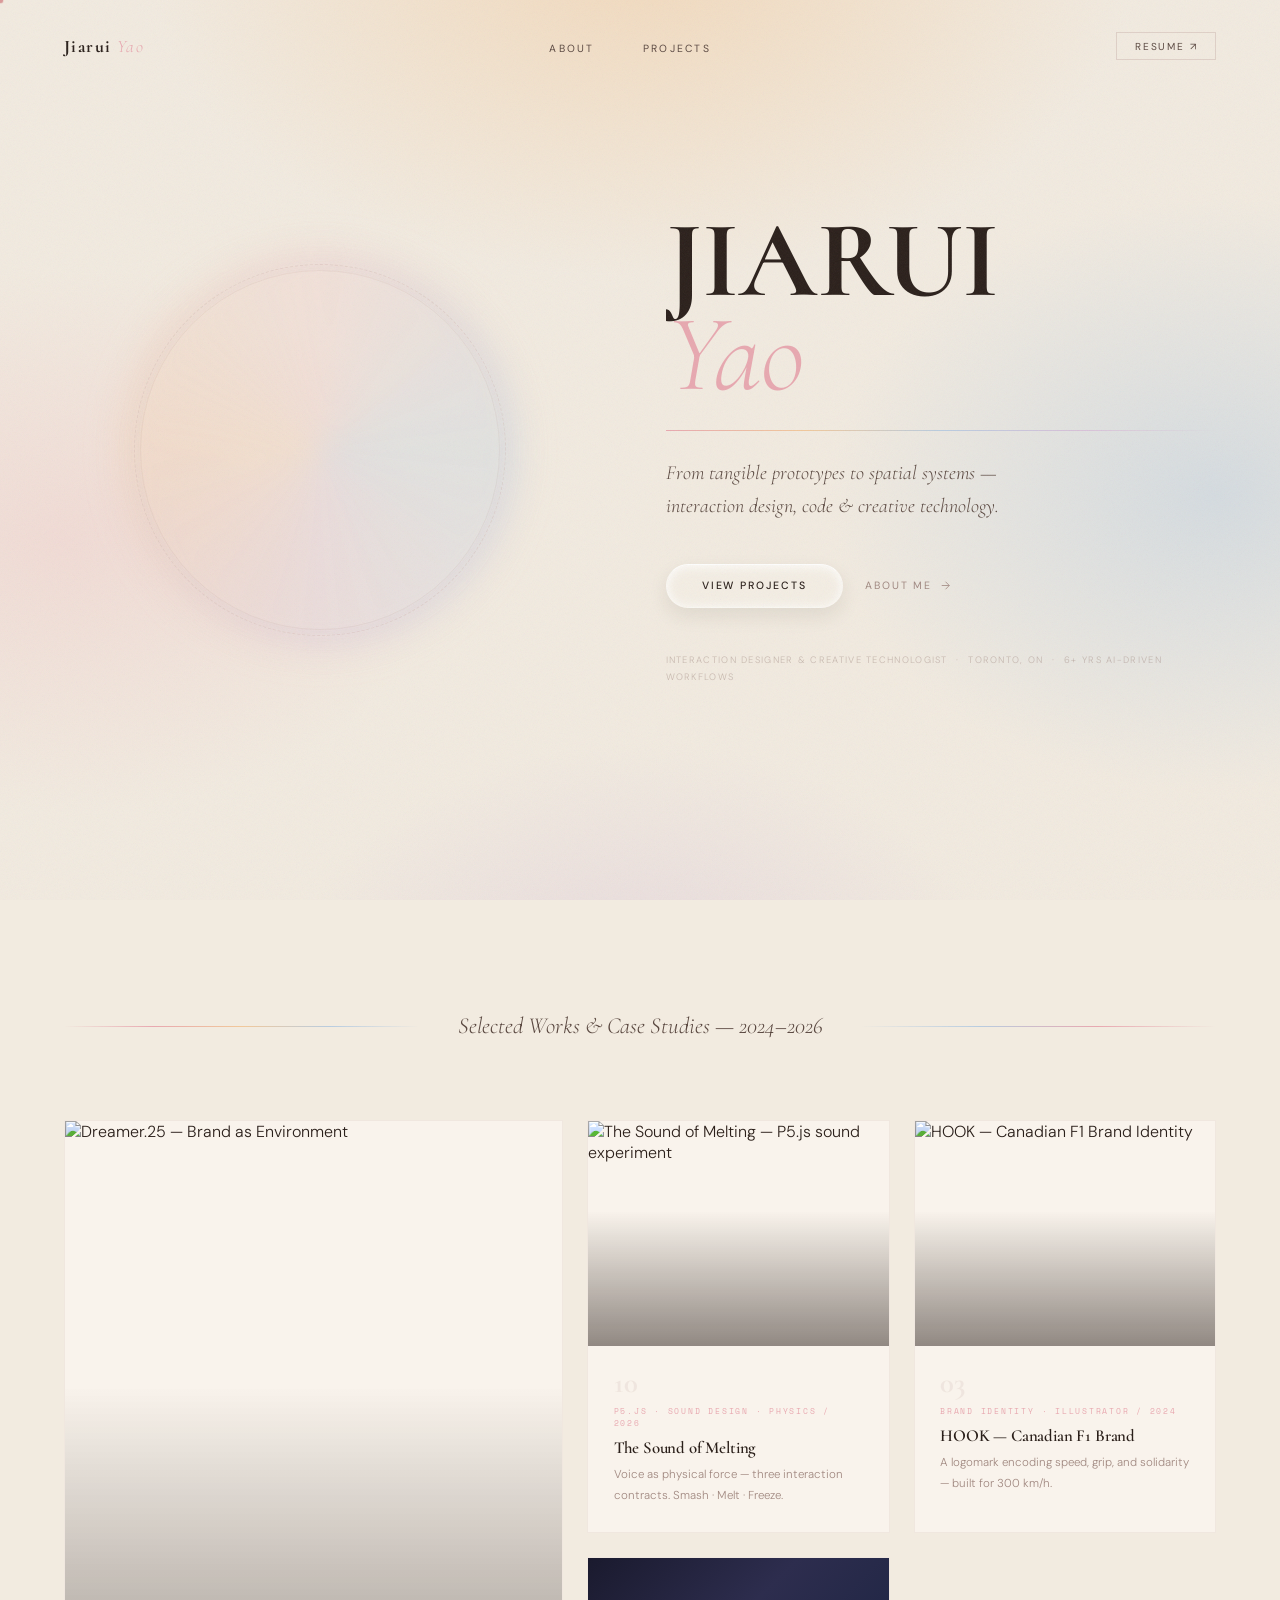
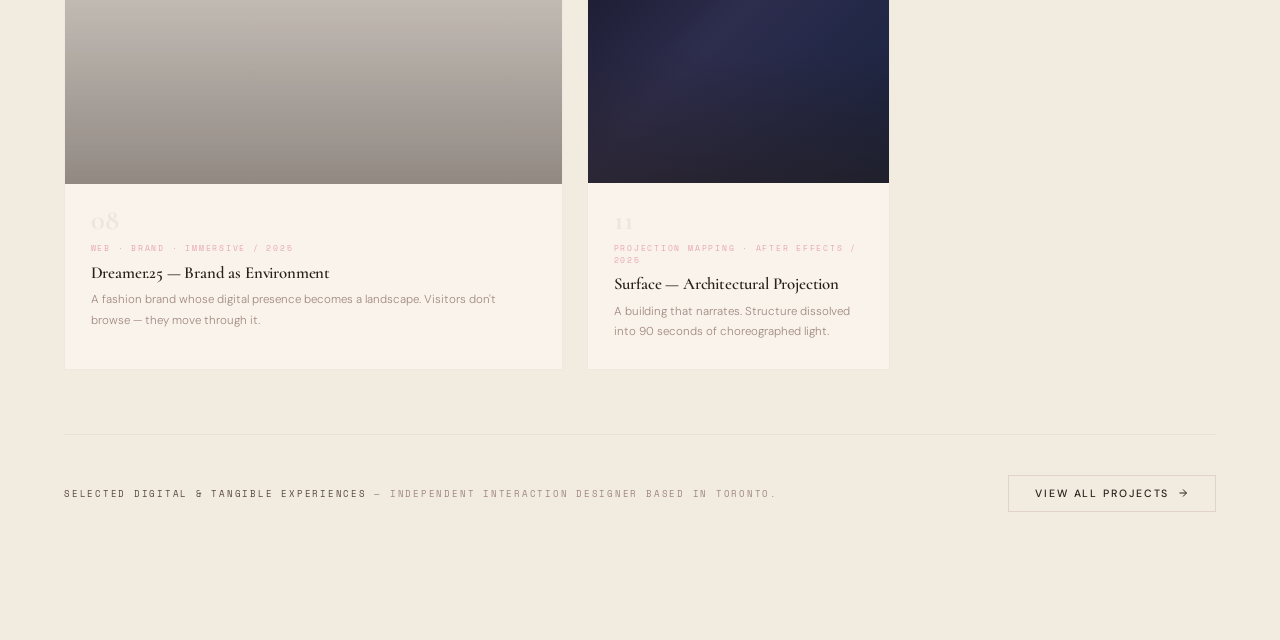
==== index.html @ 33ba22f2 "Add files via upload" ====
<!DOCTYPE html>
<html lang="en">

<head>
	<meta charset="UTF-8">
	<meta name="viewport" content="width=device-width, initial-scale=1.0">
	<title>Jiarui Yao — Interaction Designer</title>
	<link rel="preconnect" href="https://fonts.googleapis.com">
	<link href="https://fonts.googleapis.com/css2?family=Cormorant:ital,wght@0,300;0,400;0,600;0,700;1,300;1,400&family=DM+Sans:wght@200;300;400;500&family=Space+Mono:wght@400&display=swap" rel="stylesheet">
	<style>
		/* ════════════════════════════════════════
   TOKENS
   ════════════════════════════════════════ */
		:root {
			--cream: #f2ebe0;
			--blush: #e8a8b0;
			--peach: #f2c89a;
			--wing: #b8cce0;
			--lilac: #d8c0d8;
			--ink: #2a1f1a;
			--ink2: #5a4840;
			--muted: #a08880;
			--scroll: 0;
			--scroll-p: 0;
		}

		*,
		*::before,
		*::after {
			box-sizing: border-box;
			margin: 0;
			padding: 0;
		}

		html {
			height: 100%;
		}

		/* overflow-x only — vertical scroll unlocked for narrative section */
		body {
			font-family: 'DM Sans', sans-serif;
			font-weight: 300;
			background: var(--cream);
			color: var(--ink);
			overflow-x: hidden;
			cursor: none;
		}

		/* ── Film grain ── */
		body::after {
			content: '';
			position: fixed;
			inset: 0;
			z-index: 9998;
			pointer-events: none;
			opacity: .07;
			background-image: url("data:image/svg+xml,%3Csvg viewBox='0 0 512 512' xmlns='http://www.w3.org/2000/svg'%3E%3Cfilter id='g'%3E%3CfeTurbulence type='fractalNoise' baseFrequency='0.72' numOctaves='4' stitchTiles='stitch'/%3E%3C/filter%3E%3Crect width='100%25' height='100%25' filter='url(%23g)'/%3E%3C/svg%3E");
			background-size: 256px 256px;
			animation: grain .5s steps(5) infinite;
		}

		@keyframes grain {

			0%,
			100% {
				background-position: 0 0
			}

			20% {
				background-position: 30% 60%
			}

			40% {
				background-position: 70% 20%
			}

			60% {
				background-position: 20% 80%
			}

			80% {
				background-position: 80% 40%
			}
		}

		/* ── Background glow ── */
		.bg {
			position: fixed;
			inset: 0;
			z-index: -1;
			background:
				radial-gradient(ellipse 70% 65% at 50% -5%, rgba(242, 200, 154, .50) 0%, transparent 55%),
				radial-gradient(ellipse 55% 55% at 5% 60%, rgba(240, 200, 200, .45) 0%, transparent 55%),
				radial-gradient(ellipse 55% 60% at 95% 55%, rgba(184, 204, 224, .50) 0%, transparent 55%),
				radial-gradient(ellipse 50% 50% at 50% 110%, rgba(216, 192, 216, .40) 0%, transparent 55%);
			background-color: var(--cream);
		}

		/* ════════════════════════════════════════
   PEARL SPHERE
   ════════════════════════════════════════ */
		.sphere {
			position: fixed;
			width: 88px;
			height: 88px;
			border-radius: 50%;
			pointer-events: none;
			z-index: 2;
			transform: translate(-50%, -50%) scale(1.2);
			opacity: 0;
			background: radial-gradient(circle at 35% 35%,
					rgba(255, 255, 255, .95) 0%, rgba(242, 235, 224, .60) 22%,
					rgba(242, 200, 154, .55) 55%, rgba(42, 31, 26, 1) 100%);
			box-shadow:
				inset -4px -4px 12px rgba(0, 0, 0, .22),
				inset 3px 3px 8px rgba(255, 255, 255, .55),
				0 14px 32px rgba(42, 31, 26, .18),
				0 4px 12px rgba(232, 168, 176, .20);
			filter: blur(4px);
			transition: opacity .45s ease, transform .55s cubic-bezier(.23, 1, .32, 1), filter .55s cubic-bezier(.23, 1, .32, 1);
		}

		.sphere::before {
			content: '';
			position: absolute;
			inset: 0;
			border-radius: 50%;
			background: conic-gradient(from 180deg,
					transparent 0deg, rgba(184, 204, 224, .35) 50deg,
					rgba(216, 192, 216, .30) 110deg, rgba(242, 200, 154, .22) 170deg,
					rgba(232, 168, 176, .28) 230deg, transparent 280deg,
					rgba(184, 204, 224, .18) 330deg, transparent 360deg);
			mix-blend-mode: screen;
		}

		.sphere::after {
			content: '';
			position: absolute;
			top: 18%;
			left: 22%;
			width: 26%;
			height: 16%;
			background: radial-gradient(ellipse, rgba(255, 255, 255, .98) 0%, transparent 100%);
			border-radius: 50%;
			transform: rotate(-28deg);
		}

		/* ════════════════════════════════════════
   NAV
   ════════════════════════════════════════ */
		nav {
			position: fixed;
			top: 0;
			left: 0;
			right: 0;
			z-index: 100;
			display: flex;
			align-items: center;
			justify-content: space-between;
			padding: 2rem 4rem;
			transition: background .5s;
		}

		nav.scrolled {
			background: rgba(242, 235, 224, .82);
			backdrop-filter: blur(20px);
		}

		.nav-logo {
			font-family: 'Cormorant', serif;
			font-size: 1.1rem;
			font-weight: 700;
			letter-spacing: .08em;
			color: var(--ink);
			text-decoration: none;
		}

		.nav-logo em {
			font-style: italic;
			font-weight: 300;
			color: var(--blush);
		}

		.nav-links {
			display: flex;
			gap: 3rem;
			list-style: none;
		}

		.nav-links a {
			font-size: .65rem;
			letter-spacing: .22em;
			text-transform: uppercase;
			color: var(--ink2);
			text-decoration: none;
			font-weight: 400;
			position: relative;
			transition: color .2s;
		}

		.nav-links a::after {
			content: '';
			position: absolute;
			bottom: -2px;
			left: 0;
			right: 100%;
			height: 1px;
			background: var(--blush);
			transition: right .28s;
		}

		.nav-links a:hover {
			color: var(--ink);
		}

		.nav-links a:hover::after {
			right: 0;
		}

		.nav-resume {
			font-size: .63rem;
			letter-spacing: .18em;
			text-transform: uppercase;
			color: var(--ink2);
			text-decoration: none;
			font-weight: 400;
			border: 1px solid rgba(200, 176, 168, .45);
			padding: .42rem 1.1rem;
			transition: background .2s, border-color .2s, color .2s;
		}

		.nav-resume:hover {
			background: var(--blush);
			color: #fff;
			border-color: var(--blush);
		}

		/* ════════════════════════════════════════
   HERO — 100vh split grid
   ════════════════════════════════════════ */
		.home {
			width: 100%;
			height: 100vh;
			display: grid;
			grid-template-columns: 1fr 1fr;
		}

		.side-photo {
			display: flex;
			align-items: center;
			justify-content: center;
		}

		.photo-wrap {
			position: relative;
			width: min(360px, 38vw);
			height: min(360px, 38vw);
			opacity: 0;
			animation: revealPhoto 1.1s .3s cubic-bezier(.22, 1, .36, 1) forwards;
		}

		@keyframes revealPhoto {
			from {
				opacity: 0;
				transform: scale(.94) translateY(24px);
			}

			to {
				opacity: 1;
				transform: scale(1) translateY(0);
			}
		}

		.photo-wrap::before {
			content: '';
			position: absolute;
			inset: -22px;
			border-radius: 50%;
			background: conic-gradient(rgba(240, 200, 200, .30), rgba(184, 204, 224, .28),
					rgba(216, 192, 216, .25), rgba(242, 200, 154, .22),
					rgba(240, 200, 200, .30));
			filter: blur(14px);
			animation: spin 18s linear infinite;
		}

		.photo-wrap::after {
			content: '';
			position: absolute;
			inset: -6px;
			border-radius: 50%;
			border: 1px dashed rgba(200, 176, 168, .30);
			animation: spin 28s linear infinite reverse;
		}

		@keyframes spin {
			to {
				transform: rotate(360deg);
			}
		}

		.photo-circle {
			width: 100%;
			height: 100%;
			border-radius: 50%;
			overflow: hidden;
			border: 1px solid rgba(200, 176, 168, .25);
			box-shadow: 0 0 60px rgba(240, 200, 200, .22), 0 0 30px rgba(184, 204, 224, .18);
		}

		.photo-circle img {
			width: 100%;
			height: 100%;
			object-fit: cover;
			object-position: center top;
			display: block;
		}

		.side-text {
			display: flex;
			flex-direction: column;
			justify-content: center;
			padding: 0 5vw 0 2vw;
		}

		.name {
			font-family: 'Cormorant', serif;
			line-height: .86;
			letter-spacing: -.02em;
			overflow: hidden;
			margin-bottom: 1.8rem;
		}

		.n1 {
			display: block;
			font-size: clamp(4rem, 8.5vw, 8.5rem);
			font-weight: 700;
			color: var(--ink);
			opacity: 0;
			animation: slideUp .9s .5s cubic-bezier(.22, 1, .36, 1) forwards;
		}

		.n2 {
			display: block;
			font-size: clamp(4rem, 8.5vw, 8.5rem);
			font-style: italic;
			font-weight: 300;
			color: var(--blush);
			opacity: 0;
			animation: slideUp .9s .7s cubic-bezier(.22, 1, .36, 1) forwards;
		}

		@keyframes slideUp {
			from {
				opacity: 0;
				transform: translateY(56px);
			}

			to {
				opacity: 1;
				transform: translateY(0);
			}
		}

		.rule {
			width: 100%;
			height: 1px;
			background: linear-gradient(90deg, var(--blush), var(--peach), var(--wing), var(--lilac), transparent);
			margin-bottom: 1.6rem;
			opacity: 0;
			animation: fadeIn .8s 1s forwards;
		}

		.tagline {
			font-family: 'Cormorant', serif;
			font-size: clamp(1rem, 1.8vw, 1.25rem);
			font-style: italic;
			font-weight: 300;
			color: var(--ink2);
			line-height: 1.65;
			margin-bottom: 2.6rem;
			opacity: 0;
			animation: fadeIn .8s 1.1s forwards;
		}

		.cta {
			display: flex;
			align-items: center;
			gap: 1.4rem;
			opacity: 0;
			animation: fadeIn .8s 1.3s forwards;
		}

		/* Liquid resin button */
		.btn-fill {
			position: relative;
			font-size: .66rem;
			letter-spacing: .18em;
			text-transform: uppercase;
			font-weight: 500;
			color: var(--ink);
			overflow: hidden;
			text-decoration: none;
			padding: .88rem 2.2rem;
			background: rgba(255, 252, 248, .18);
			backdrop-filter: blur(20px) saturate(150%);
			border: 1px solid rgba(255, 255, 255, .55);
			border-top-color: rgba(255, 255, 255, .90);
			border-radius: 100px;
			box-shadow:
				0 8px 20px rgba(42, 31, 26, .09),
				inset 0 -2px 10px rgba(255, 255, 255, .28),
				inset 0 2px 10px rgba(255, 255, 255, .80);
			transition: transform .4s cubic-bezier(.2, .8, .2, 1), box-shadow .4s ease, border-color .25s ease;
		}

		.btn-fill::before {
			content: '';
			position: absolute;
			top: -100%;
			left: -50%;
			width: 200%;
			height: 200%;
			background: radial-gradient(circle at center, rgba(255, 255, 255, .90) 0%, transparent 60%);
			opacity: 0;
			transition: opacity .4s ease;
			pointer-events: none;
			mix-blend-mode: overlay;
		}

		.btn-fill:hover {
			transform: translateY(-2px) scale(1.02);
			border-color: rgba(255, 255, 255, .88);
			box-shadow: 0 18px 40px rgba(42, 31, 26, .12), inset 0 -2px 12px rgba(255, 255, 255, .35), inset 0 2px 12px rgba(255, 255, 255, .90);
		}

		.btn-fill:hover::before {
			opacity: .65;
		}

		.btn-text {
			font-size: .66rem;
			letter-spacing: .18em;
			text-transform: uppercase;
			font-weight: 400;
			color: var(--muted);
			text-decoration: none;
			display: flex;
			align-items: center;
			gap: .45rem;
			transition: color .2s, gap .2s;
		}

		.btn-text:hover {
			color: var(--ink);
			gap: .7rem;
		}

		.locale {
			margin-top: 2.8rem;
			font-size: .58rem;
			letter-spacing: .14em;
			text-transform: uppercase;
			color: rgba(160, 136, 128, .5);
			line-height: 1.8;
			opacity: 0;
			animation: fadeIn .8s 1.5s forwards;
		}

		@keyframes fadeIn {
			from {
				opacity: 0;
			}

			to {
				opacity: 1;
			}
		}

		/* ════════════════════════════════════════
   SCROLL INDICATOR — fixed bottom center
   transitions.js fades this in after veil clears
   ════════════════════════════════════════ */
		#scroll-indicator {
			position: fixed;
			bottom: 2.4rem;
			left: 50%;
			transform: translateX(-50%);
			z-index: 50;
			display: flex;
			flex-direction: column;
			align-items: center;
			gap: .5rem;
			pointer-events: none;
			/* JS starts this at opacity 0 and animates it in */
		}

		.scroll-ind-text {
			font-family: 'Space Mono', monospace;
			font-size: .5rem;
			letter-spacing: .26em;
			text-transform: uppercase;
			color: rgba(160, 136, 128, .55);
		}

		.scroll-ind-line {
			width: 1px;
			height: 40px;
			background: linear-gradient(to bottom, var(--blush), transparent);
			animation: scrollPulse 1.8s ease-in-out infinite;
			transform-origin: top center;
		}

		@keyframes scrollPulse {

			0%,
			100% {
				transform: scaleY(1);
				opacity: .6;
			}

			50% {
				transform: scaleY(.4);
				opacity: .15;
			}
		}

		/* ════════════════════════════════════════
   HOME SCROLL — narrative exit section
   ════════════════════════════════════════ */
		.home-scroll {
			position: relative;
			padding: 7rem 4rem 8rem;
			max-width: 1400px;
			margin: 0 auto;
		}

		/* Bridge divider */
		.hs-bridge {
			display: flex;
			align-items: center;
			gap: 2.4rem;
			margin-bottom: 5rem;
		}

		.hs-bridge-line {
			flex: 1;
			height: 1px;
			background: linear-gradient(90deg, transparent, var(--blush), var(--peach), var(--wing), transparent);
		}

		.hs-bridge-text {
			font-family: 'Cormorant', serif;
			font-size: clamp(1.05rem, 1.8vw, 1.45rem);
			font-style: italic;
			font-weight: 300;
			color: var(--ink2);
			white-space: nowrap;
		}

		/* 3-col teaser grid */
		.hs-grid {
			display: grid;
			grid-template-columns: 1.65fr 1fr 1fr;
			gap: 1.5rem;
			margin-bottom: 4rem;
		}

		.hs-card {
			position: relative;
			display: block;
			text-decoration: none;
			color: inherit;
			overflow: hidden;
			background: rgba(255, 252, 248, .5);
			border: 1px solid rgba(200, 176, 168, .18);
			transition: border-color .3s, box-shadow .3s;
		}

		.hs-card:hover {
			border-color: rgba(232, 168, 176, .38);
			box-shadow: 0 18px 40px rgba(42, 31, 26, .08);
		}

		.hs-card-img {
			width: 100%;
			aspect-ratio: 4 / 3;
			overflow: hidden;
			position: relative;
		}

		/* Large card taller */
		.hs-card:first-child .hs-card-img {
			aspect-ratio: 3 / 4;
		}

		.hs-card-img img {
			width: 100%;
			height: 100%;
			object-fit: cover;
			object-position: center top;
			display: block;
			/* JS (transitions.js) sets scale(1.08) blur(4px) then animates to scale(1) blur(0) */
		}

		/* Gradient overlay */
		.hs-card-img::after {
			content: '';
			position: absolute;
			inset: 0;
			background: linear-gradient(to bottom, transparent 40%, rgba(42, 31, 26, .5) 100%);
			pointer-events: none;
		}

		.hs-card-body {
			padding: 1.4rem 1.6rem 1.6rem;
		}

		.hs-card-num {
			font-family: 'Cormorant', serif;
			font-size: 1.8rem;
			font-weight: 700;
			color: rgba(200, 176, 168, .2);
			line-height: 1;
			margin-bottom: .45rem;
		}

		.hs-card-label {
			font-family: 'Space Mono', monospace;
			font-size: .5rem;
			letter-spacing: .22em;
			text-transform: uppercase;
			color: var(--blush);
			margin-bottom: .55rem;
		}

		.hs-card h3 {
			font-family: 'Cormorant', serif;
			font-size: 1.05rem;
			font-weight: 600;
			line-height: 1.2;
			color: var(--ink);
			margin-bottom: .45rem;
			letter-spacing: -.01em;
		}

		.hs-card p {
			font-size: .72rem;
			line-height: 1.8;
			color: var(--muted);
		}

		/* First card spans 2 rows */
		.hs-card:first-child {
			grid-row: span 2;
		}

		/* Footer CTA */
		.hs-footer {
			display: flex;
			align-items: center;
			justify-content: space-between;
			padding-top: 2.5rem;
			border-top: 1px solid rgba(200, 176, 168, .18);
		}

		.hs-footer-copy {
			font-family: 'Space Mono', monospace;
			font-size: .55rem;
			letter-spacing: .2em;
			text-transform: uppercase;
			color: var(--muted);
		}

		.hs-footer-copy strong {
			color: var(--ink2);
			font-weight: 400;
		}

		/* Ink-fill CTA button */
		.hs-cta {
			font-family: 'DM Sans', sans-serif;
			font-size: .66rem;
			letter-spacing: .18em;
			text-transform: uppercase;
			font-weight: 500;
			color: var(--ink);
			text-decoration: none;
			display: flex;
			align-items: center;
			gap: .5rem;
			border: 1px solid rgba(200, 176, 168, .4);
			padding: .7rem 1.6rem;
			position: relative;
			overflow: hidden;
			transition: color .3s, border-color .3s;
		}

		.hs-cta::before {
			content: '';
			position: absolute;
			inset: 0;
			background: var(--ink);
			transform: translateX(-101%);
			transition: transform .35s cubic-bezier(.76, 0, .24, 1);
			z-index: 0;
		}

		.hs-cta span,
		.hs-cta svg {
			position: relative;
			z-index: 1;
		}

		.hs-cta:hover {
			color: #fff;
			border-color: var(--ink);
		}

		.hs-cta:hover::before {
			transform: translateX(0);
		}

		.hs-cta svg {
			width: 12px;
			height: 12px;
			stroke: currentColor;
			fill: none;
			stroke-width: 2;
		}

		/* ════════════════════════════════════════
   RESPONSIVE
   ════════════════════════════════════════ */
		@media (max-width: 860px) {
			.home {
				grid-template-columns: 1fr;
				height: auto;
				padding: 8rem 1.5rem 4rem;
				gap: 3rem;
			}

			.side-text {
				padding: 0;
				align-items: center;
				text-align: center;
			}

			.photo-wrap {
				width: 240px;
				height: 240px;
			}

			nav {
				padding: 1.4rem 1.5rem;
			}

			.nav-resume {
				display: none;
			}

			.cta {
				justify-content: center;
			}

			.home-scroll {
				padding: 4rem 1.5rem 5rem;
			}

			.hs-grid {
				grid-template-columns: 1fr;
			}

			.hs-card:first-child {
				grid-row: auto;
			}

			.hs-card:first-child .hs-card-img {
				aspect-ratio: 4 / 3;
			}

			.hs-bridge {
				gap: 1.2rem;
			}

			.hs-bridge-text {
				font-size: 1rem;
				white-space: normal;
				text-align: center;
			}

			.hs-footer {
				flex-direction: column;
				gap: 1.5rem;
				align-items: flex-start;
			}

			#scroll-indicator {
				display: none;
			}
		}

	</style>
</head>

<body>

	<!-- Pearl sphere -->
	<div class="sphere" id="sphere"></div>
	<div class="bg"></div>

	<!-- Scroll indicator (transitions.js hides/shows this) -->
	<div id="scroll-indicator">
		<span class="scroll-ind-text">Scroll</span>
		<div class="scroll-ind-line"></div>
	</div>

	<!-- ══ NAV ══ -->
	<nav id="nav">
		<a href="index.html" class="nav-logo">Jiarui <em>Yao</em></a>
		<ul class="nav-links">
			<li><a href="about.html">About</a></li>
			<li><a href="projects.html">Projects</a></li>
		</ul>
		<a href="Jiarui_Yao_Resume_2026.pdf" target="_blank" download class="nav-resume">Resume ↗</a>
	</nav>

	<!-- ══ HERO ══ -->
	<div class="home">
		<div class="side-photo">
			<div class="photo-wrap">
				<div class="photo-circle">
					<img src="imag/zizhao/banshen.png" alt="Jiarui Yao">
				</div>
			</div>
		</div>
		<div class="side-text">
			<div class="name">
				<span class="n1">JIARUI</span>
				<span class="n2">Yao</span>
			</div>
			<div class="rule"></div>
			<p class="tagline">From tangible prototypes to spatial systems —<br>interaction design, code &amp; creative technology.</p>
			<div class="cta">
				<a href="projects.html" class="btn-fill">View Projects</a>
				<a href="about.html" class="btn-text">About me
					<svg width="13" height="13" viewBox="0 0 24 24" fill="none" stroke="currentColor" stroke-width="1.5">
						<line x1="5" y1="12" x2="19" y2="12" />
						<polyline points="12 5 19 12 12 19" />
					</svg>
				</a>
			</div>
			<p class="locale">Interaction Designer &amp; Creative Technologist &nbsp;·&nbsp; Toronto, ON &nbsp;·&nbsp; 6+ yrs AI-driven workflows</p>
		</div>
	</div>

	<!-- ══ NARRATIVE EXIT — scroll section ══ -->
	<section class="home-scroll">

		<div class="hs-bridge">
			<div class="hs-bridge-line"></div>
			<p class="hs-bridge-text">Selected Works &amp; Case Studies — 2024–2026</p>
			<div class="hs-bridge-line" style="background:linear-gradient(270deg,transparent,var(--blush),var(--wing),transparent);"></div>
		</div>

		<div class="hs-grid">

			<!-- Large card (left, portrait 3:4) — 08 · Dreamer.25 竖版图 -->
			<a href="case-study-dreamer.html" class="hs-card">
				<div class="hs-card-img">
					<img src="imag/project/08.png" alt="Dreamer.25 — Brand as Environment">
				</div>
				<div class="hs-card-body">
					<div class="hs-card-num">08</div>
					<div class="hs-card-label">Web · Brand · Immersive / 2025</div>
					<h3>Dreamer.25 — Brand as Environment</h3>
					<p>A fashion brand whose digital presence becomes a landscape. Visitors don't browse — they move through it.</p>
				</div>
			</a>

			<!-- Card 2 (right top, landscape 4:3) — 10 · The Sound of Melting -->
			<a href="case-study-sound-of-melting.html" class="hs-card">
				<div class="hs-card-img">
					<img src="imag/project/10.png" alt="The Sound of Melting — P5.js sound experiment">
				</div>
				<div class="hs-card-body">
					<div class="hs-card-num">10</div>
					<div class="hs-card-label">P5.js · Sound Design · Physics / 2026</div>
					<h3>The Sound of Melting</h3>
					<p>Voice as physical force — three interaction contracts. Smash · Melt · Freeze.</p>
				</div>
			</a>

			<!-- Card 3 (right mid, landscape 4:3) — 03 · HOOK F1 Brand -->
			<a href="projects.html" class="hs-card">
				<div class="hs-card-img">
					<img src="imag/project/hook-logo.png" alt="HOOK — Canadian F1 Brand Identity">
				</div>
				<div class="hs-card-body">
					<div class="hs-card-num">03</div>
					<div class="hs-card-label">Brand Identity · Illustrator / 2024</div>
					<h3>HOOK — Canadian F1 Brand</h3>
					<p>A logomark encoding speed, grip, and solidarity — built for 300 km/h.</p>
				</div>
			</a>

			<!-- Card 4 (right bottom) — 11 · Surface Projection Mapping -->
			<a href="case-study-surface.html" class="hs-card">
				<div class="hs-card-img">
					<img src="imag/project/11.png" alt="Surface — Architectural Projection Mapping" onerror="this.parentElement.style.cssText='background:linear-gradient(135deg,#1a1a2e 0%,#2d2d4e 40%,#16213e 100%);display:flex;align-items:center;justify-content:center;aspect-ratio:4/3;';this.remove();">
				</div>
				<div class="hs-card-body">
					<div class="hs-card-num">11</div>
					<div class="hs-card-label">Projection Mapping · After Effects / 2025</div>
					<h3>Surface — Architectural Projection</h3>
					<p>A building that narrates. Structure dissolved into 90 seconds of choreographed light.</p>
				</div>
			</a>

		</div>

		<div class="hs-footer">
			<p class="hs-footer-copy">
				<strong>Selected digital &amp; tangible experiences</strong> — Independent Interaction Designer based in Toronto.
			</p>
			<a href="projects.html" class="hs-cta">
				<span>View all projects</span>
				<svg viewBox="0 0 24 24">
					<line x1="5" y1="12" x2="19" y2="12" />
					<polyline points="12 5 19 12 12 19" />
				</svg>
			</a>
		</div>

	</section>

	<script>
		/* ════════════════════════════════════════
   PHYSICS ENGINE
   ════════════════════════════════════════ */
		(function() {
			function broadcast() {
				const y = window.scrollY;
				const max = document.body.scrollHeight - window.innerHeight;
				document.documentElement.style.setProperty('--scroll', y);
				document.documentElement.style.setProperty('--scroll-p', max > 0 ? y / max : 0);
			}
			window.addEventListener('scroll', broadcast, {
				passive: true
			});
			broadcast();
		})();

		/* ════════════════════════════════════════
		   PEARL SPHERE
		   ════════════════════════════════════════ */
		const sphere = document.getElementById('sphere');
		let mx = innerWidth / 2,
			my = innerHeight / 2;
		let sx = mx,
			sy = my,
			visible = false,
			isNear = false;

		document.addEventListener('mousemove', e => {
			mx = e.clientX;
			my = e.clientY;
			if (!visible) {
				sphere.style.opacity = '1';
				visible = true;
			}
		});
		document.addEventListener('mouseleave', () => {
			sphere.style.opacity = '0';
			visible = false;
		});

		const AVOID = 'a, button, h1, h2, h3, p, .side-text, .name, .hs-card-body';
		(function loop() {
			sx += (mx - sx) * 0.072;
			sy += (my - sy) * 0.072;
			sphere.style.left = sx + 'px';
			sphere.style.top = sy + 'px';

			const dx = (mx - sx) / 15,
				dy = (my - sy) / 15;
			const scrollOffset = window.scrollY * 0.08;
			const speed = Math.hypot(mx - sx, my - sy);
			const shimmer = Math.min(speed / 110, 1);
			const r = Math.round(242 - shimmer * 58);
			const g = Math.round(200 + shimmer * 4);
			const b = Math.round(154 + shimmer * 70);
			sphere.style.background = `radial-gradient(circle at ${35 + dx}% ${35 + dy + (scrollOffset % 100)}%,rgba(255,255,255,.95) 0%,rgba(242,235,224,.60) 22%,rgb(${r},${g},${b}) 55%,rgba(42,31,26,1) 100%)`;

			/* Pearl hovers over card images → brightness lift */
			document.querySelectorAll('.hs-card-img img').forEach(img => {
				const rc = img.getBoundingClientRect();
				const dist = Math.hypot(sx - (rc.left + rc.width / 2), sy - (rc.top + rc.height / 2));
				if (dist < 200) {
					const lift = 1 + (200 - dist) / 1200;
					img.style.filter = `brightness(${lift.toFixed(3)}) saturate(1.06)`;
				}
			});

			let near = false;
			document.querySelectorAll(AVOID).forEach(el => {
				const rc = el.getBoundingClientRect();
				if (Math.hypot(sx - (rc.left + rc.width / 2), sy - (rc.top + rc.height / 2)) < 130) near = true;
			});
			if (near !== isNear) {
				isNear = near;
				sphere.style.transform = near ? 'translate(-50%,-50%) scale(0.45)' : 'translate(-50%,-50%) scale(1.2)';
				sphere.style.filter = near ? 'blur(30px)' : 'blur(4px)';
				sphere.style.opacity = near ? (visible ? '0.25' : '0') : (visible ? '1' : '0');
			}
			requestAnimationFrame(loop);
		})();

		/* ════════════════════════════════════════
		   DOT CURSOR
		   ════════════════════════════════════════ */
		const cur = document.createElement('div');
		cur.style.cssText = 'width:7px;height:7px;background:#e8a8b0;border-radius:50%;position:fixed;top:0;left:0;pointer-events:none;z-index:9999;transform:translate(-50%,-50%);mix-blend-mode:multiply;transition:transform .15s;';
		document.body.appendChild(cur);
		document.addEventListener('mousemove', e => {
			cur.style.left = e.clientX + 'px';
			cur.style.top = e.clientY + 'px';
		});
		document.querySelectorAll('a, button').forEach(el => {
			el.addEventListener('mouseenter', () => cur.style.transform = 'translate(-50%,-50%) scale(2.2)');
			el.addEventListener('mouseleave', () => cur.style.transform = 'translate(-50%,-50%) scale(1)');
		});

		/* ════════════════════════════════════════
		   NAV SCROLL TINT
		   ════════════════════════════════════════ */
		window.addEventListener('scroll', () => {
			document.getElementById('nav').classList.toggle('scrolled', scrollY > 40);
		}, {
			passive: true
		});

		/* ════════════════════════════════════════
		   LIQUID VEIL — Page Transition Engine
		   ════════════════════════════════════════ */
		(function() {
			const veil = document.createElement('div');
			veil.id = 'page-veil';
			Object.assign(veil.style, {
				position: 'fixed',
				inset: '0',
				zIndex: '99999',
				background: '#f2ebe0',
				transformOrigin: 'top center',
				transform: 'translateY(0)',
				transition: 'transform 0.72s cubic-bezier(0.76,0,0.24,1)',
				pointerEvents: 'none',
			});
			const shimmerEl = document.createElement('div');
			Object.assign(shimmerEl.style, {
				position: 'absolute',
				inset: '0',
				background: 'linear-gradient(135deg,rgba(242,200,154,.22) 0%,transparent 45%,rgba(184,204,224,.18) 100%)',
			});
			veil.appendChild(shimmerEl);
			document.body.prepend(veil);

			/* Enter — veil sweeps up */
			veil.getBoundingClientRect();
			requestAnimationFrame(() => requestAnimationFrame(() => {
				veil.style.transform = 'translateY(-100%)';
			}));

			/* After veil clears, reveal scroll indicator */
			veil.addEventListener('transitionend', () => {
				const ind = document.getElementById('scroll-indicator');
				if (ind) {
					ind.style.opacity = '1';
					ind.style.transform = 'translateX(-50%) translateY(0)';
				}
			}, {
				once: true
			});

			/* Scroll indicator starts hidden */
			const ind = document.getElementById('scroll-indicator');
			if (ind) {
				ind.style.opacity = '0';
				ind.style.transform = 'translateX(-50%) translateY(12px)';
				ind.style.transition = 'opacity .6s ease, transform .6s ease';
				window.addEventListener('scroll', () => {
					if (window.scrollY > 60) {
						ind.style.opacity = '0';
						ind.style.transform = 'translateX(-50%) translateY(12px)';
					}
				}, {
					passive: true
				});
			}

			/* Exit — veil drops down on internal link click */
			let navigating = false;
			document.addEventListener('click', e => {
				const link = e.target.closest('a[href]');
				if (!link || navigating) return;
				const href = link.getAttribute('href');
				if (!href || href === '#' || href.startsWith('#') || href.startsWith('http') || href.startsWith('mailto') || link.target === '_blank') return;
				e.preventDefault();
				navigating = true;
				veil.style.transition = 'transform 0.58s cubic-bezier(0.76,0,0.24,1)';
				veil.style.transform = 'translateY(0)';
				setTimeout(() => {
					window.location.href = href;
				}, 580);
			});
		})();

		/* ════════════════════════════════════════
		   HOME SCROLL SECTION — reveal + lens zoom
		   ════════════════════════════════════════ */
		(function() {
			const section = document.querySelector('.home-scroll');
			if (!section) return;

			/* Reveal blocks on scroll */
			const blocks = section.querySelectorAll('.hs-bridge, .hs-grid, .hs-footer');
			blocks.forEach((el, i) => {
				el.style.opacity = '0';
				el.style.transform = 'translateY(40px)';
				el.style.transition = `opacity .9s ${i * .12}s cubic-bezier(.22,1,.36,1), transform .9s ${i * .12}s cubic-bezier(.22,1,.36,1)`;
			});
			const obs = new IntersectionObserver(entries => {
				entries.forEach(e => {
					if (e.isIntersecting) {
						e.target.style.opacity = '1';
						e.target.style.transform = 'translateY(0)';
						obs.unobserve(e.target);
					}
				});
			}, {
				threshold: 0.1
			});
			blocks.forEach(el => obs.observe(el));

			/* Lens zoom on each card image */
			section.querySelectorAll('.hs-card').forEach(card => {
				const img = card.querySelector('img');
				if (!img) return;
				img.style.transform = 'scale(1.08)';
				img.style.filter = 'blur(4px) brightness(.88)';
				img.style.transition = 'transform 1.5s cubic-bezier(.2,.8,.2,1), filter 1.5s cubic-bezier(.2,.8,.2,1)';
				const co = new IntersectionObserver(([e]) => {
					if (e.isIntersecting) {
						img.style.transform = 'scale(1)';
						img.style.filter = 'blur(0) brightness(1)';
						co.unobserve(card);
					}
				}, {
					threshold: 0.15
				});
				co.observe(card);
			});
		})();

	</script>
</body>

</html>
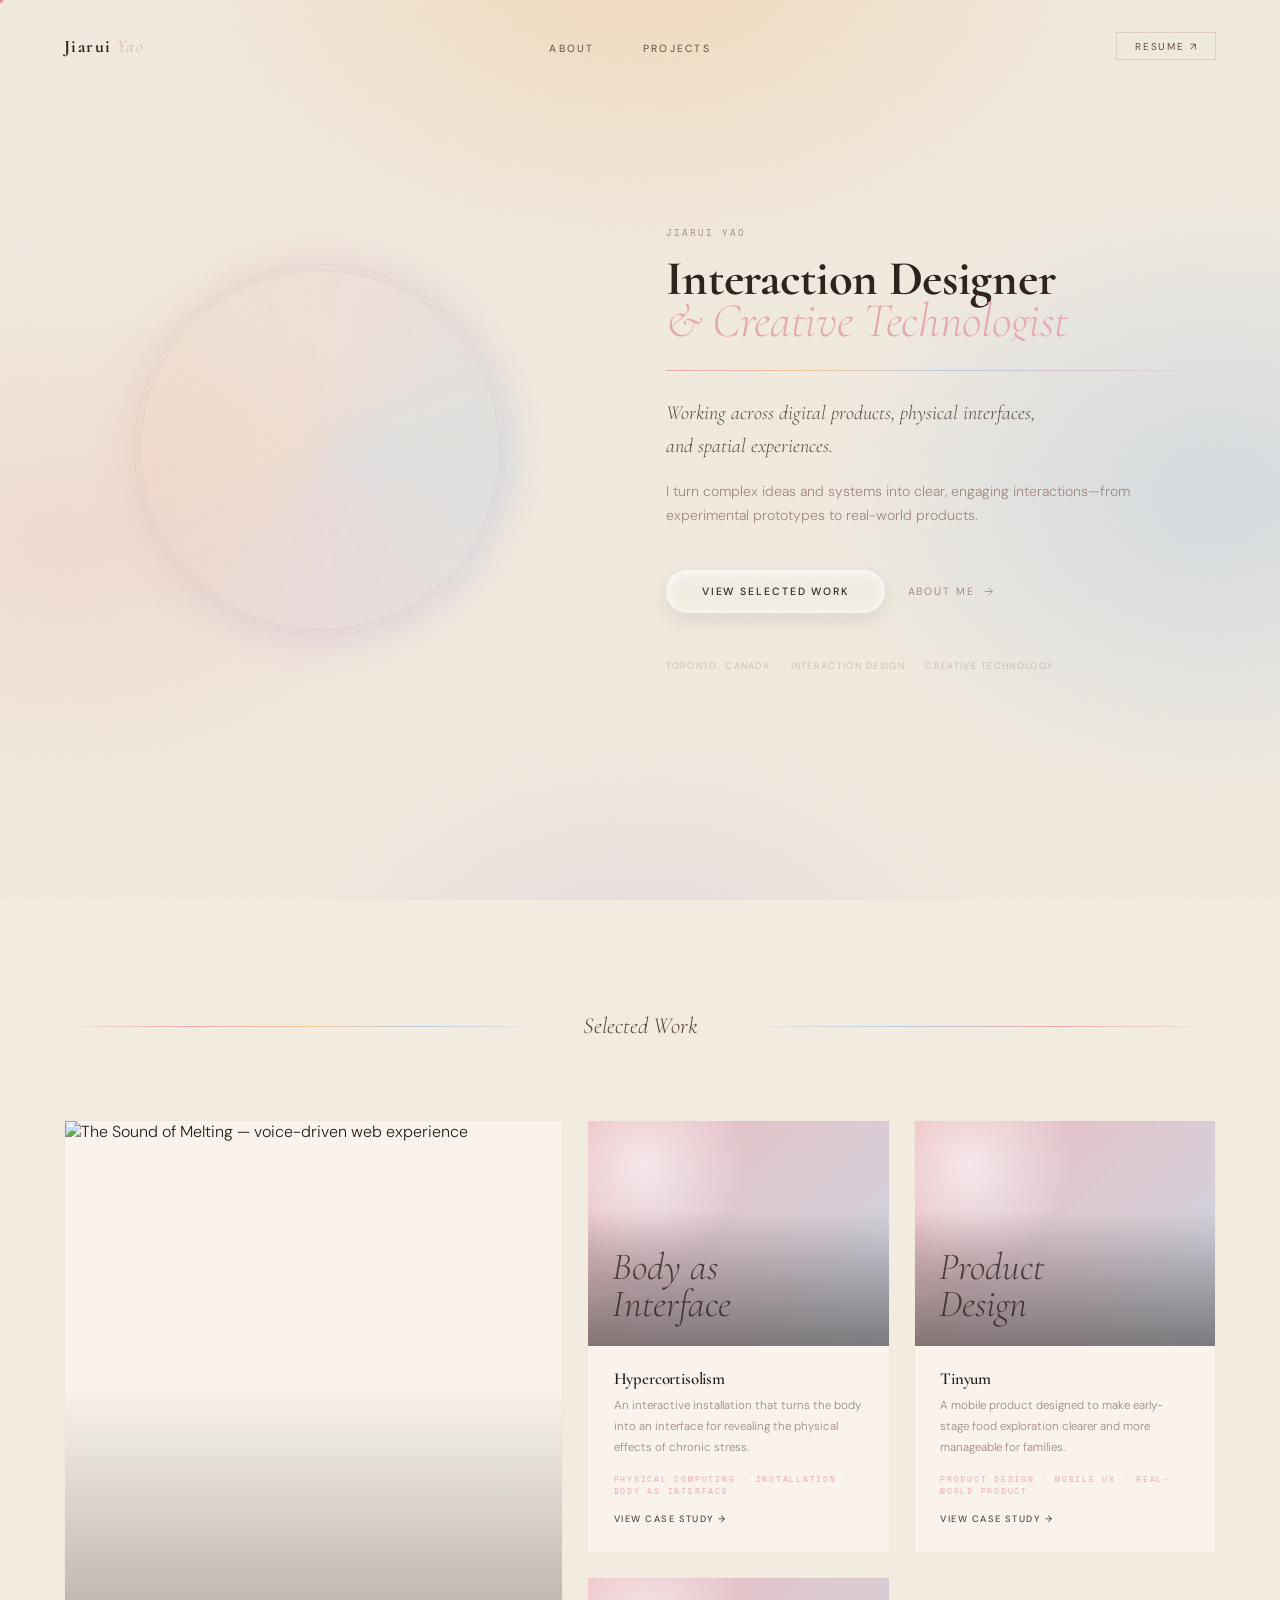
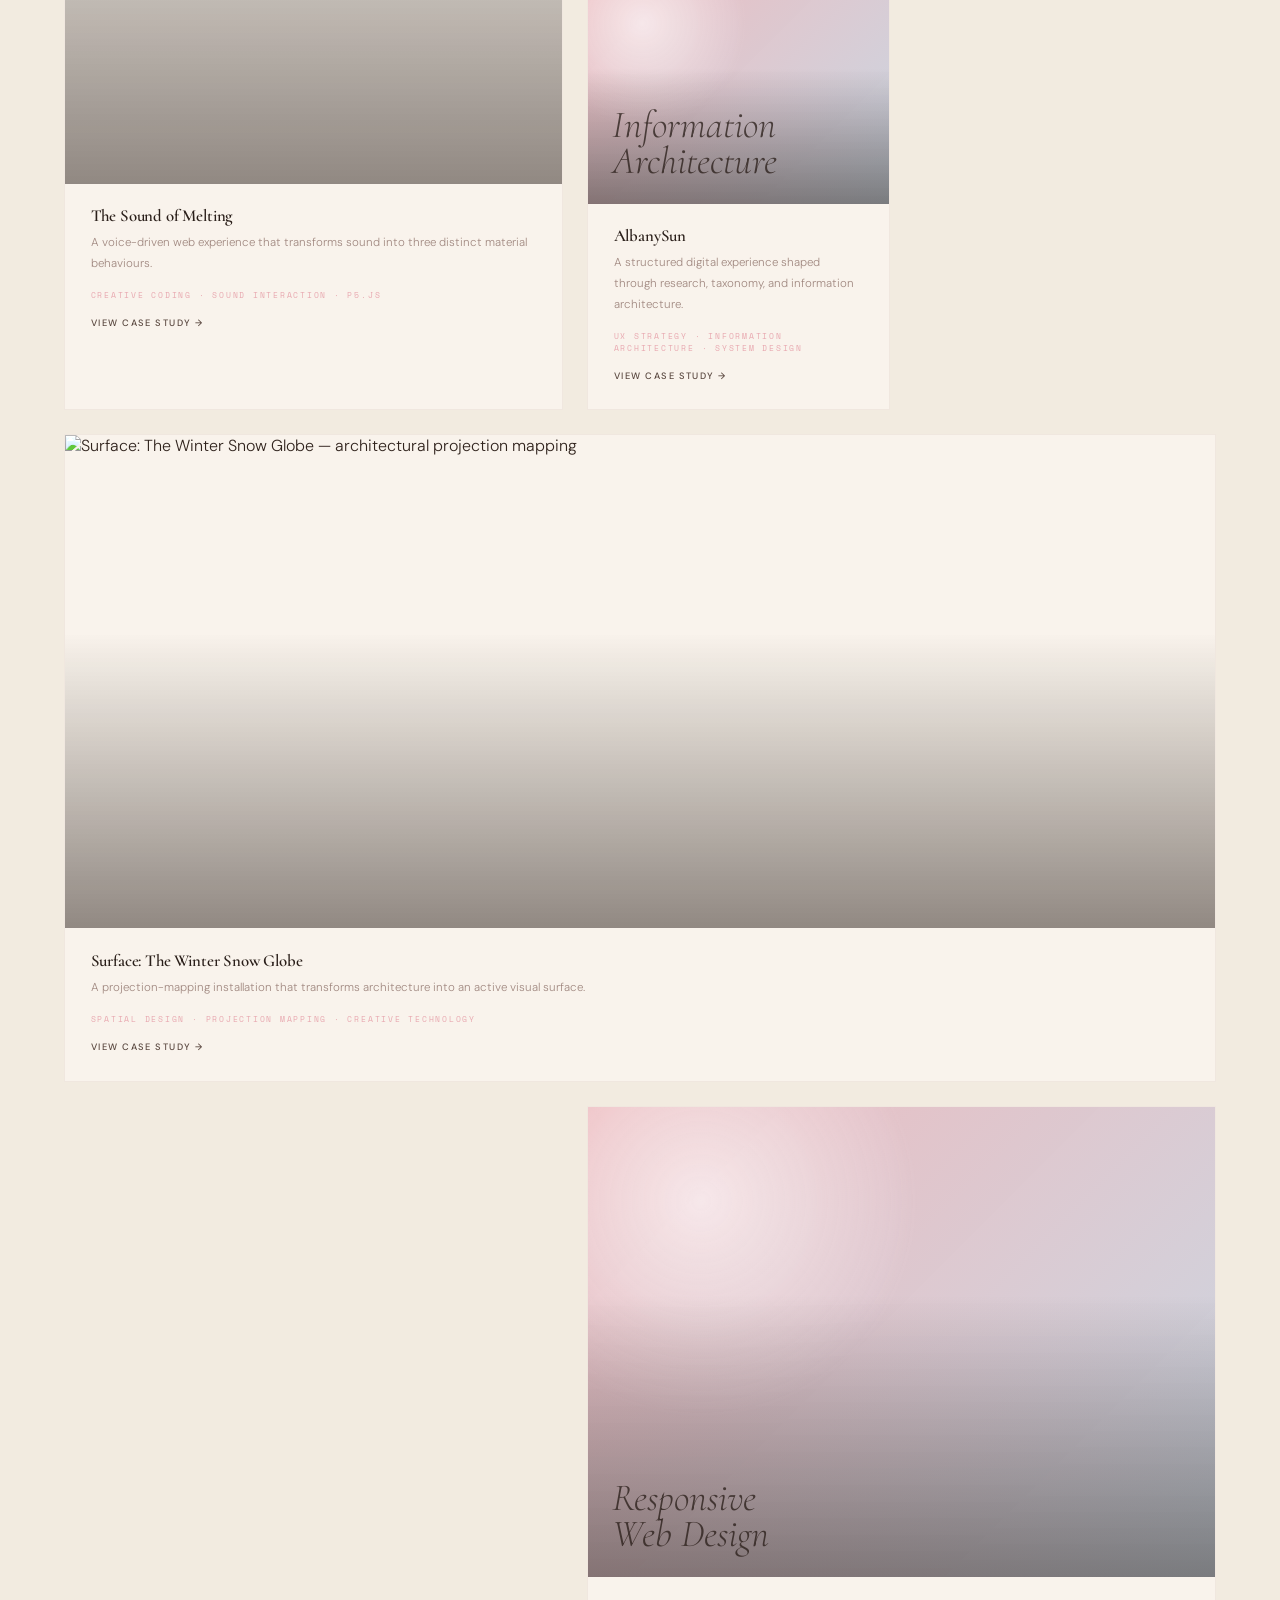
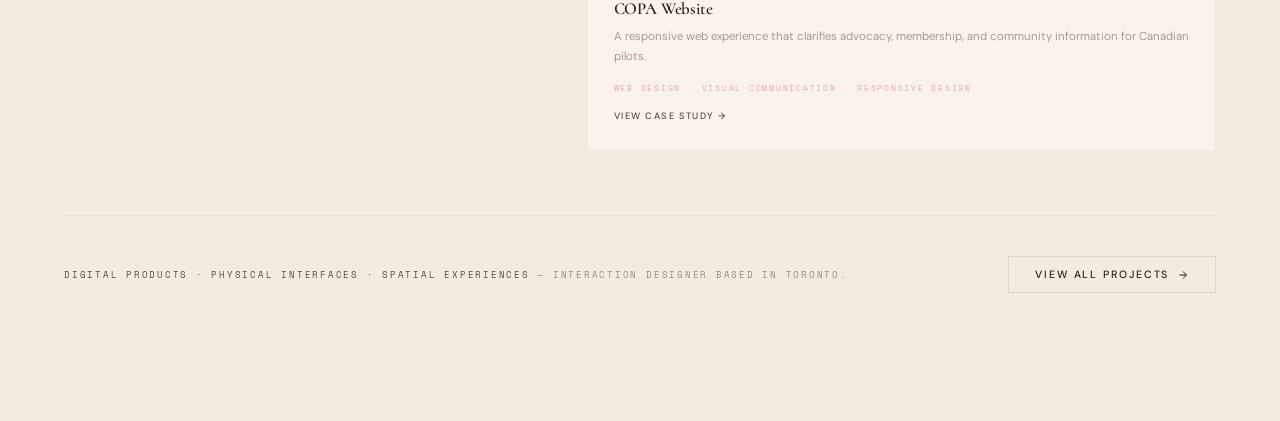
==== commit e0baf5ef: "Curate homepage hero and six featured projects" ====
--- a/index.html
+++ b/index.html
@@ -332,7 +332,7 @@
 
 		.n1 {
 			display: block;
-			font-size: clamp(4rem, 8.5vw, 8.5rem);
+			font-size: clamp(2.6rem, 3.8vw, 4.25rem);
 			font-weight: 700;
 			color: var(--ink);
 			opacity: 0;
@@ -341,7 +341,7 @@
 
 		.n2 {
 			display: block;
-			font-size: clamp(4rem, 8.5vw, 8.5rem);
+			font-size: clamp(2.6rem, 3.8vw, 4.25rem);
 			font-style: italic;
 			font-weight: 300;
 			color: var(--blush);
@@ -359,6 +359,17 @@
 				opacity: 1;
 				transform: translateY(0);
 			}
+		}
+
+		.hero-kicker {
+			font-family: 'Space Mono', monospace;
+			font-size: .58rem;
+			letter-spacing: .22em;
+			text-transform: uppercase;
+			color: var(--muted);
+			margin-bottom: 1.2rem;
+			opacity: 0;
+			animation: fadeIn .8s .35s forwards;
 		}
 
 		.rule {
@@ -377,9 +388,20 @@
 			font-weight: 300;
 			color: var(--ink2);
 			line-height: 1.65;
+			margin-bottom: 1rem;
+			opacity: 0;
+			animation: fadeIn .8s 1.1s forwards;
+		}
+
+		.hero-intro {
+			max-width: 38rem;
+			font-size: clamp(.78rem, 1.1vw, .92rem);
+			font-weight: 300;
+			line-height: 1.75;
+			color: var(--muted);
 			margin-bottom: 2.6rem;
 			opacity: 0;
-			animation: fadeIn .8s 1.1s forwards;
+			animation: fadeIn .8s 1.2s forwards;
 		}
 
 		.cta {
@@ -557,7 +579,7 @@
 			white-space: nowrap;
 		}
 
-		/* 3-col teaser grid */
+		/* Curated six-project grid */
 		.hs-grid {
 			display: grid;
 			grid-template-columns: 1.65fr 1fr 1fr;
@@ -588,9 +610,41 @@
 			position: relative;
 		}
 
-		/* Large card taller */
-		.hs-card:first-child .hs-card-img {
+		/* Flagship project: the visual anchor of the first row */
+		.hs-card--hero .hs-card-img {
 			aspect-ratio: 3 / 4;
+		}
+
+		/* Spatial project: a full-width second visual peak */
+		.hs-card--wide {
+			grid-column: 1 / -1;
+		}
+
+		.hs-card--wide .hs-card-img {
+			aspect-ratio: 21 / 9;
+		}
+
+		.hs-card--closing {
+			grid-column: 2 / -1;
+		}
+
+		.hs-card-placeholder {
+			display: flex;
+			align-items: flex-end;
+			padding: 1.5rem;
+			background:
+				radial-gradient(circle at 18% 20%, rgba(255,255,255,.62), transparent 34%),
+				linear-gradient(135deg, rgba(232,168,176,.75), rgba(184,204,224,.72));
+		}
+
+		.hs-card-placeholder span {
+			position: relative;
+			z-index: 1;
+			font-family: 'Cormorant', serif;
+			font-size: clamp(1.5rem, 3vw, 3rem);
+			font-style: italic;
+			line-height: .95;
+			color: rgba(42,31,26,.78);
 		}
 
 		.hs-card-img img {
@@ -615,22 +669,13 @@
 			padding: 1.4rem 1.6rem 1.6rem;
 		}
 
-		.hs-card-num {
-			font-family: 'Cormorant', serif;
-			font-size: 1.8rem;
-			font-weight: 700;
-			color: rgba(200, 176, 168, .2);
-			line-height: 1;
-			margin-bottom: .45rem;
-		}
-
 		.hs-card-label {
 			font-family: 'Space Mono', monospace;
 			font-size: .5rem;
 			letter-spacing: .22em;
 			text-transform: uppercase;
 			color: var(--blush);
-			margin-bottom: .55rem;
+			margin-top: .9rem;
 		}
 
 		.hs-card h3 {
@@ -649,8 +694,18 @@
 			color: var(--muted);
 		}
 
-		/* First card spans 2 rows */
-		.hs-card:first-child {
+		.hs-card-link {
+			display: inline-block;
+			margin-top: 1rem;
+			font-size: .58rem;
+			font-weight: 500;
+			letter-spacing: .16em;
+			text-transform: uppercase;
+			color: var(--ink2);
+		}
+
+		/* Hero card spans 2 rows */
+		.hs-card--hero {
 			grid-row: span 2;
 		}
 
@@ -770,12 +825,21 @@
 				grid-template-columns: 1fr;
 			}
 
-			.hs-card:first-child {
+			.hs-card--hero {
 				grid-row: auto;
 			}
 
-			.hs-card:first-child .hs-card-img {
+			.hs-card--hero .hs-card-img,
+			.hs-card--wide .hs-card-img {
 				aspect-ratio: 4 / 3;
+			}
+
+			.hs-card--wide {
+				grid-column: auto;
+			}
+
+			.hs-card--closing {
+				grid-column: auto;
 			}
 
 			.hs-bridge {
@@ -834,93 +898,121 @@
 			</div>
 		</div>
 		<div class="side-text">
+			<p class="hero-kicker">Jiarui Yao</p>
 			<div class="name">
-				<span class="n1">JIARUI</span>
-				<span class="n2">Yao</span>
+				<span class="n1">Interaction Designer</span>
+				<span class="n2">&amp; Creative Technologist</span>
 			</div>
 			<div class="rule"></div>
-			<p class="tagline">From tangible prototypes to spatial systems —<br>interaction design, code &amp; creative technology.</p>
+			<p class="tagline">Working across digital products, physical interfaces,<br>and spatial experiences.</p>
+			<p class="hero-intro">I turn complex ideas and systems into clear, engaging interactions—from experimental prototypes to real-world products.</p>
 			<div class="cta">
-				<a href="projects.html" class="btn-fill">View Projects</a>
-				<a href="about.html" class="btn-text">About me
+				<a href="#selected-work" class="btn-fill">View Selected Work</a>
+				<a href="about.html" class="btn-text">About Me
 					<svg width="13" height="13" viewBox="0 0 24 24" fill="none" stroke="currentColor" stroke-width="1.5">
 						<line x1="5" y1="12" x2="19" y2="12" />
 						<polyline points="12 5 19 12 12 19" />
 					</svg>
 				</a>
 			</div>
-			<p class="locale">Interaction Designer &amp; Creative Technologist &nbsp;·&nbsp; Toronto, ON &nbsp;·&nbsp; 6+ yrs AI-driven workflows</p>
+			<p class="locale">Toronto, Canada &nbsp;·&nbsp; Interaction Design &nbsp;·&nbsp; Creative Technology</p>
 		</div>
 	</div>
 
 	<!-- ══ NARRATIVE EXIT — scroll section ══ -->
-	<section class="home-scroll">
+	<section class="home-scroll" id="selected-work">
 
 		<div class="hs-bridge">
 			<div class="hs-bridge-line"></div>
-			<p class="hs-bridge-text">Selected Works &amp; Case Studies — 2024–2026</p>
+			<p class="hs-bridge-text">Selected Work</p>
 			<div class="hs-bridge-line" style="background:linear-gradient(270deg,transparent,var(--blush),var(--wing),transparent);"></div>
 		</div>
 
 		<div class="hs-grid">
 
-			<!-- Large card (left, portrait 3:4) — 08 · Dreamer.25 竖版图 -->
-			<a href="case-study-dreamer.html" class="hs-card">
+			<!-- 01 · Flagship creative-coding project -->
+			<a href="case-study-sound-of-melting.html" class="hs-card hs-card--hero">
 				<div class="hs-card-img">
-					<img src="imag/project/08.png" alt="Dreamer.25 — Brand as Environment">
+					<img src="imag/project/10.png" alt="The Sound of Melting — voice-driven web experience">
 				</div>
 				<div class="hs-card-body">
-					<div class="hs-card-num">08</div>
-					<div class="hs-card-label">Web · Brand · Immersive / 2025</div>
-					<h3>Dreamer.25 — Brand as Environment</h3>
-					<p>A fashion brand whose digital presence becomes a landscape. Visitors don't browse — they move through it.</p>
+					<h3>The Sound of Melting</h3>
+					<p>A voice-driven web experience that transforms sound into three distinct material behaviours.</p>
+					<div class="hs-card-label">Creative Coding · Sound Interaction · p5.js</div>
+					<span class="hs-card-link">View Case Study →</span>
 				</div>
 			</a>
 
-			<!-- Card 2 (right top, landscape 4:3) — 10 · The Sound of Melting -->
-			<a href="case-study-sound-of-melting.html" class="hs-card">
-				<div class="hs-card-img">
-					<img src="imag/project/10.png" alt="The Sound of Melting — P5.js sound experiment">
+			<!-- 02 · Physical installation -->
+			<a href="projects.html" class="hs-card">
+				<div class="hs-card-img hs-card-placeholder">
+					<span>Body as<br>Interface</span>
 				</div>
 				<div class="hs-card-body">
-					<div class="hs-card-num">10</div>
-					<div class="hs-card-label">P5.js · Sound Design · Physics / 2026</div>
-					<h3>The Sound of Melting</h3>
-					<p>Voice as physical force — three interaction contracts. Smash · Melt · Freeze.</p>
+					<h3>Hypercortisolism</h3>
+					<p>An interactive installation that turns the body into an interface for revealing the physical effects of chronic stress.</p>
+					<div class="hs-card-label">Physical Computing · Installation · Body as Interface</div>
+					<span class="hs-card-link">View Case Study →</span>
 				</div>
 			</a>
 
-			<!-- Card 3 (right mid, landscape 4:3) — 03 · HOOK F1 Brand -->
+			<!-- 03 · Real-world product -->
 			<a href="projects.html" class="hs-card">
-				<div class="hs-card-img">
-					<img src="imag/project/hook-logo.png" alt="HOOK — Canadian F1 Brand Identity">
+				<div class="hs-card-img hs-card-placeholder">
+					<span>Product<br>Design</span>
 				</div>
 				<div class="hs-card-body">
-					<div class="hs-card-num">03</div>
-					<div class="hs-card-label">Brand Identity · Illustrator / 2024</div>
-					<h3>HOOK — Canadian F1 Brand</h3>
-					<p>A logomark encoding speed, grip, and solidarity — built for 300 km/h.</p>
+					<h3>Tinyum</h3>
+					<p>A mobile product designed to make early-stage food exploration clearer and more manageable for families.</p>
+					<div class="hs-card-label">Product Design · Mobile UX · Real-world Product</div>
+					<span class="hs-card-link">View Case Study →</span>
 				</div>
 			</a>
 
-			<!-- Card 4 (right bottom) — 11 · Surface Projection Mapping -->
-			<a href="case-study-surface.html" class="hs-card">
-				<div class="hs-card-img">
-					<img src="imag/project/11.png" alt="Surface — Architectural Projection Mapping" onerror="this.parentElement.style.cssText='background:linear-gradient(135deg,#1a1a2e 0%,#2d2d4e 40%,#16213e 100%);display:flex;align-items:center;justify-content:center;aspect-ratio:4/3;';this.remove();">
+			<!-- 04 · System thinking -->
+			<a href="projects.html" class="hs-card">
+				<div class="hs-card-img hs-card-placeholder">
+					<span>Information<br>Architecture</span>
 				</div>
 				<div class="hs-card-body">
-					<div class="hs-card-num">11</div>
-					<div class="hs-card-label">Projection Mapping · After Effects / 2025</div>
-					<h3>Surface — Architectural Projection</h3>
-					<p>A building that narrates. Structure dissolved into 90 seconds of choreographed light.</p>
+					<h3>AlbanySun</h3>
+					<p>A structured digital experience shaped through research, taxonomy, and information architecture.</p>
+					<div class="hs-card-label">UX Strategy · Information Architecture · System Design</div>
+					<span class="hs-card-link">View Case Study →</span>
 				</div>
 			</a>
 
+			<!-- 05 · Full-width spatial project -->
+			<a href="case-study-surface.html" class="hs-card hs-card--wide">
+				<div class="hs-card-img">
+					<img src="imag/project/11.png" alt="Surface: The Winter Snow Globe — architectural projection mapping">
+				</div>
+				<div class="hs-card-body">
+					<h3>Surface: The Winter Snow Globe</h3>
+					<p>A projection-mapping installation that transforms architecture into an active visual surface.</p>
+					<div class="hs-card-label">Spatial Design · Projection Mapping · Creative Technology</div>
+					<span class="hs-card-link">View Case Study →</span>
+				</div>
+			</a>
+
+			<!-- 06 · Professional responsive website -->
+			<a href="projects.html" class="hs-card hs-card--closing">
+				<div class="hs-card-img hs-card-placeholder">
+					<span>Responsive<br>Web Design</span>
+				</div>
+				<div class="hs-card-body">
+					<h3>COPA Website</h3>
+					<p>A responsive web experience that clarifies advocacy, membership, and community information for Canadian pilots.</p>
+					<div class="hs-card-label">Web Design · Visual Communication · Responsive Design</div>
+					<span class="hs-card-link">View Case Study →</span>
+				</div>
+			</a>
+
 		</div>
 
 		<div class="hs-footer">
 			<p class="hs-footer-copy">
-				<strong>Selected digital &amp; tangible experiences</strong> — Independent Interaction Designer based in Toronto.
+				<strong>Digital products · Physical interfaces · Spatial experiences</strong> — Interaction Designer based in Toronto.
 			</p>
 			<a href="projects.html" class="hs-cta">
 				<span>View all projects</span>
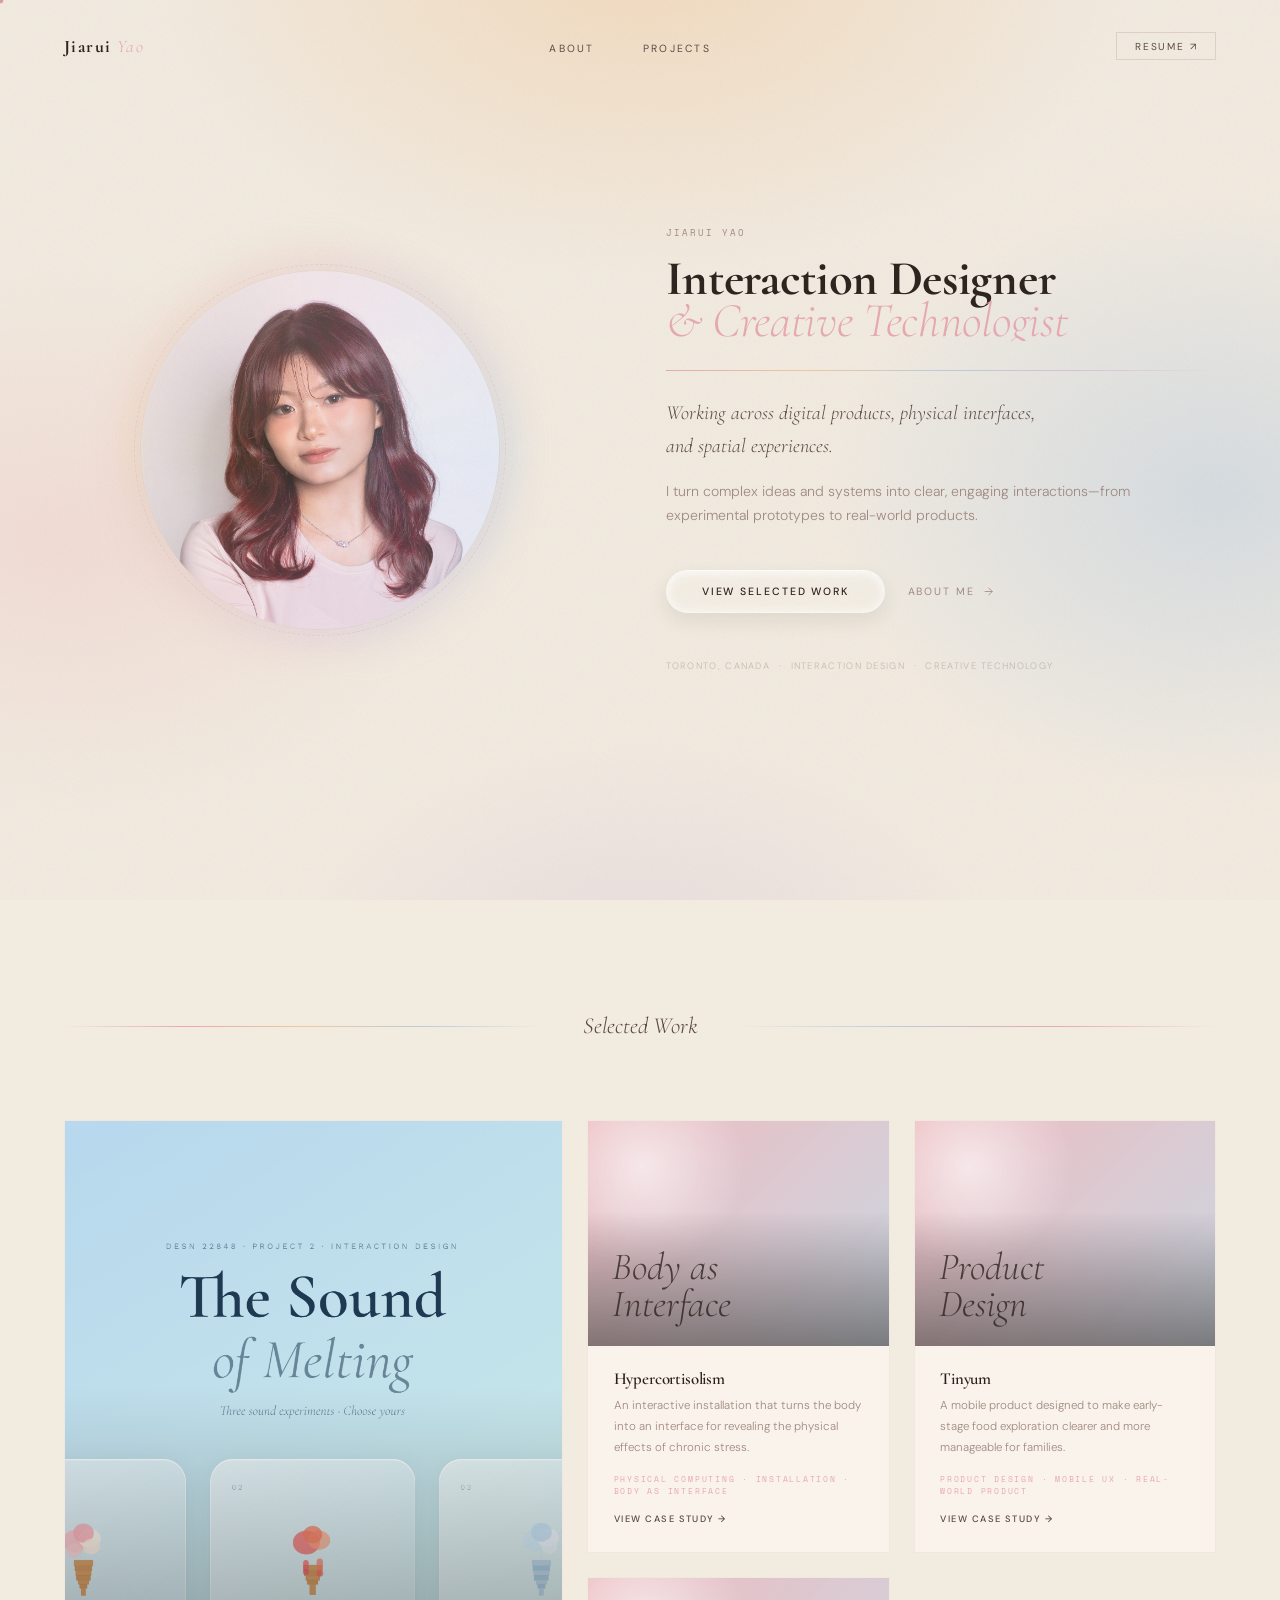
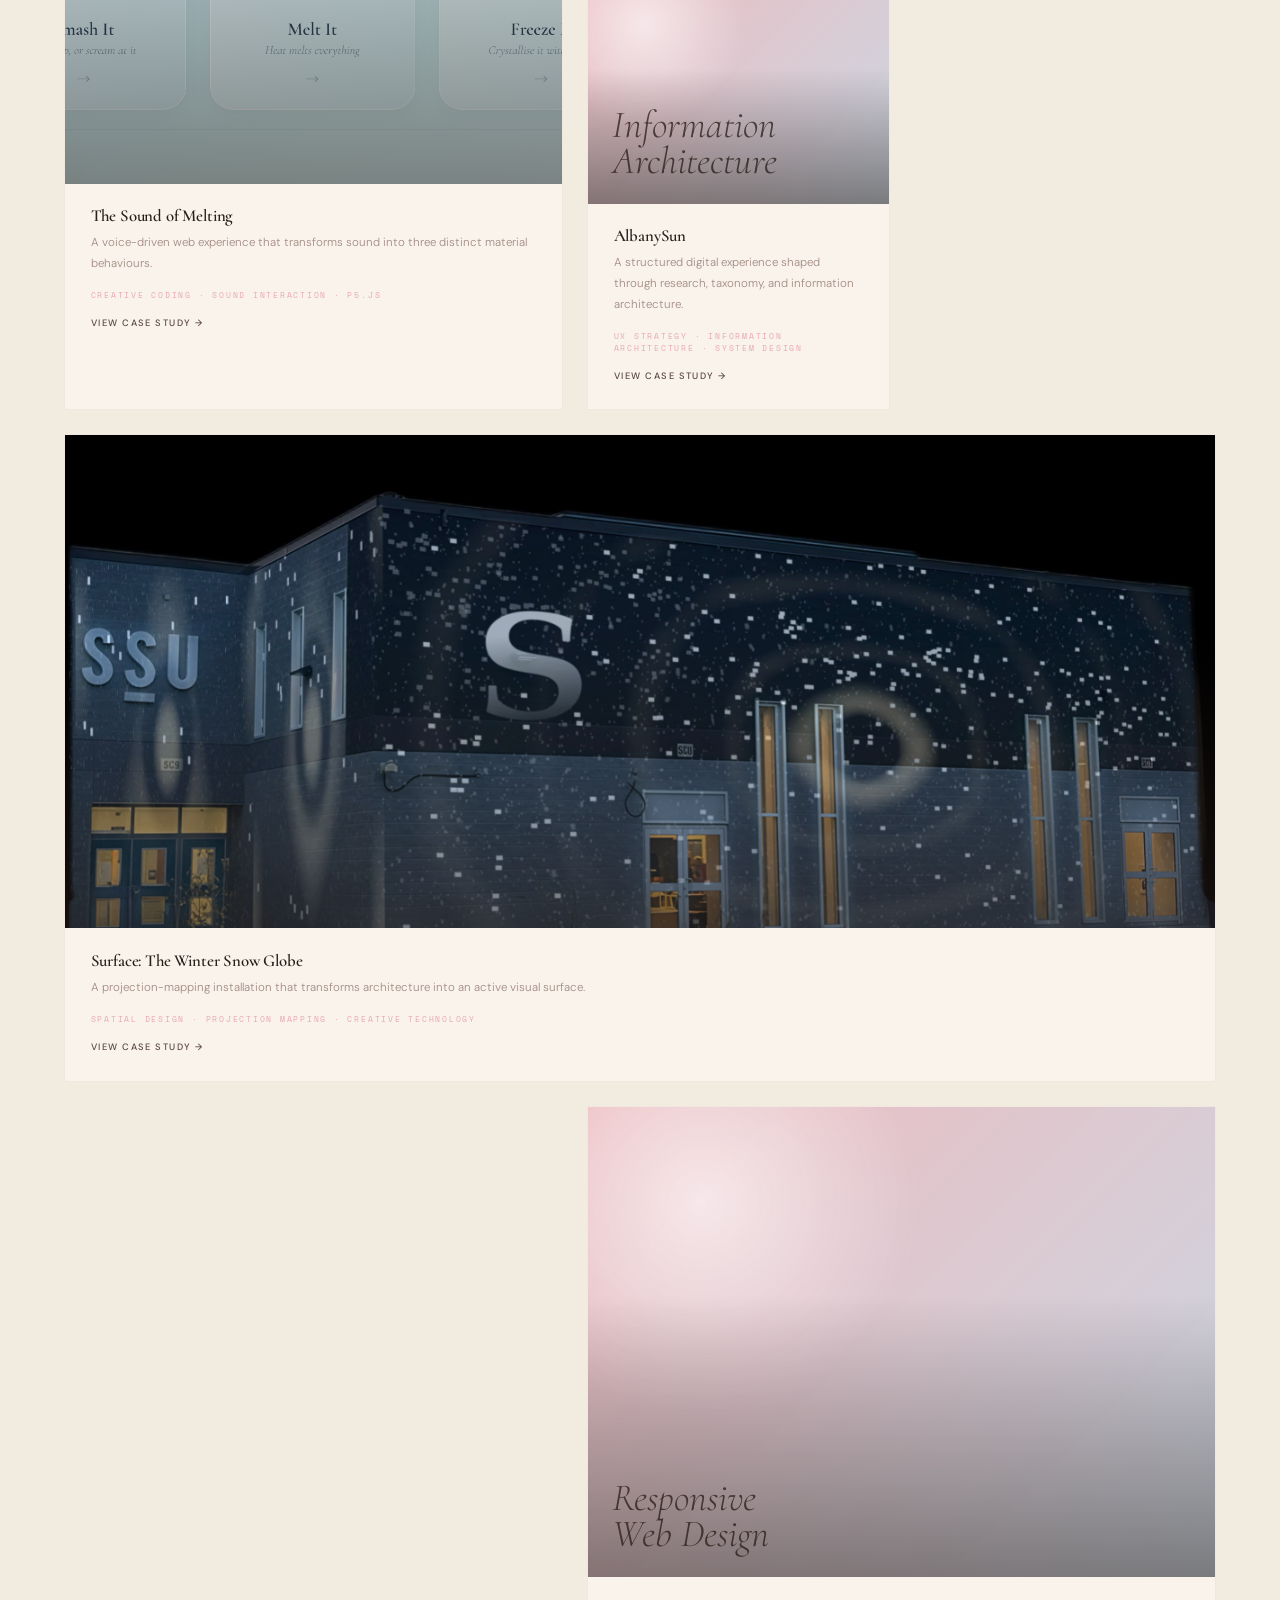
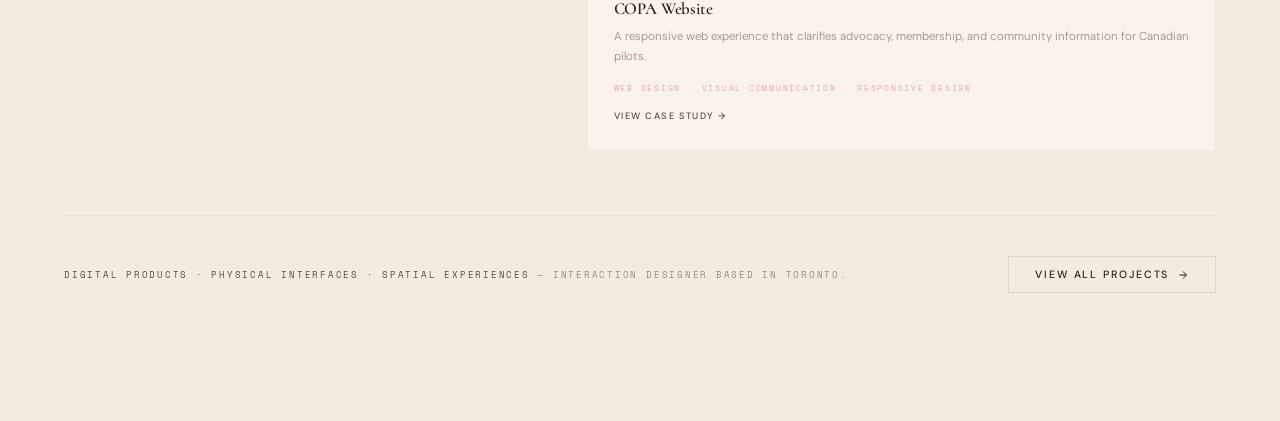
==== commit 7ecf66cf: "Link Hypercortisolism case study from homepage" ====
--- a/index.html
+++ b/index.html
@@ -944,7 +944,7 @@
 			</a>
 
 			<!-- 02 · Physical installation -->
-			<a href="projects.html" class="hs-card">
+			<a href="case-study-hypercortisolism.html" class="hs-card">
 				<div class="hs-card-img hs-card-placeholder">
 					<span>Body as<br>Interface</span>
 				</div>
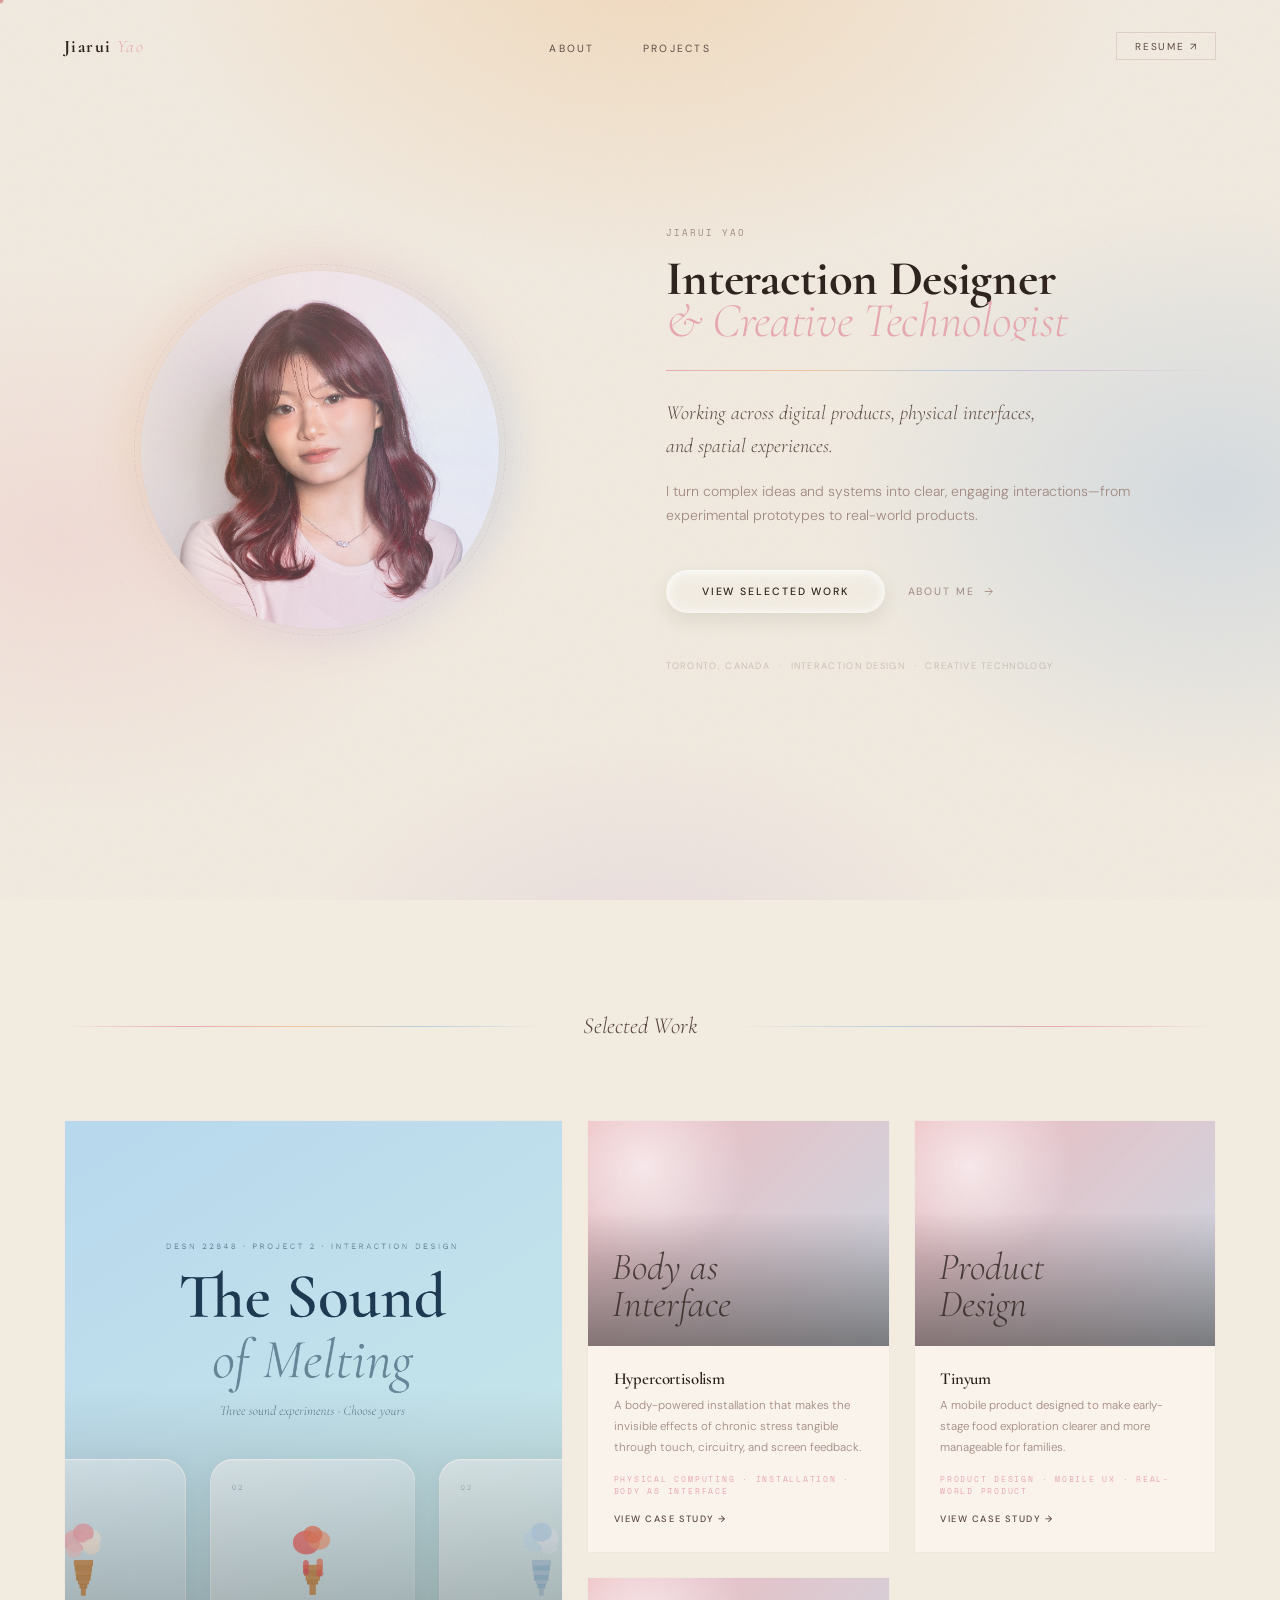
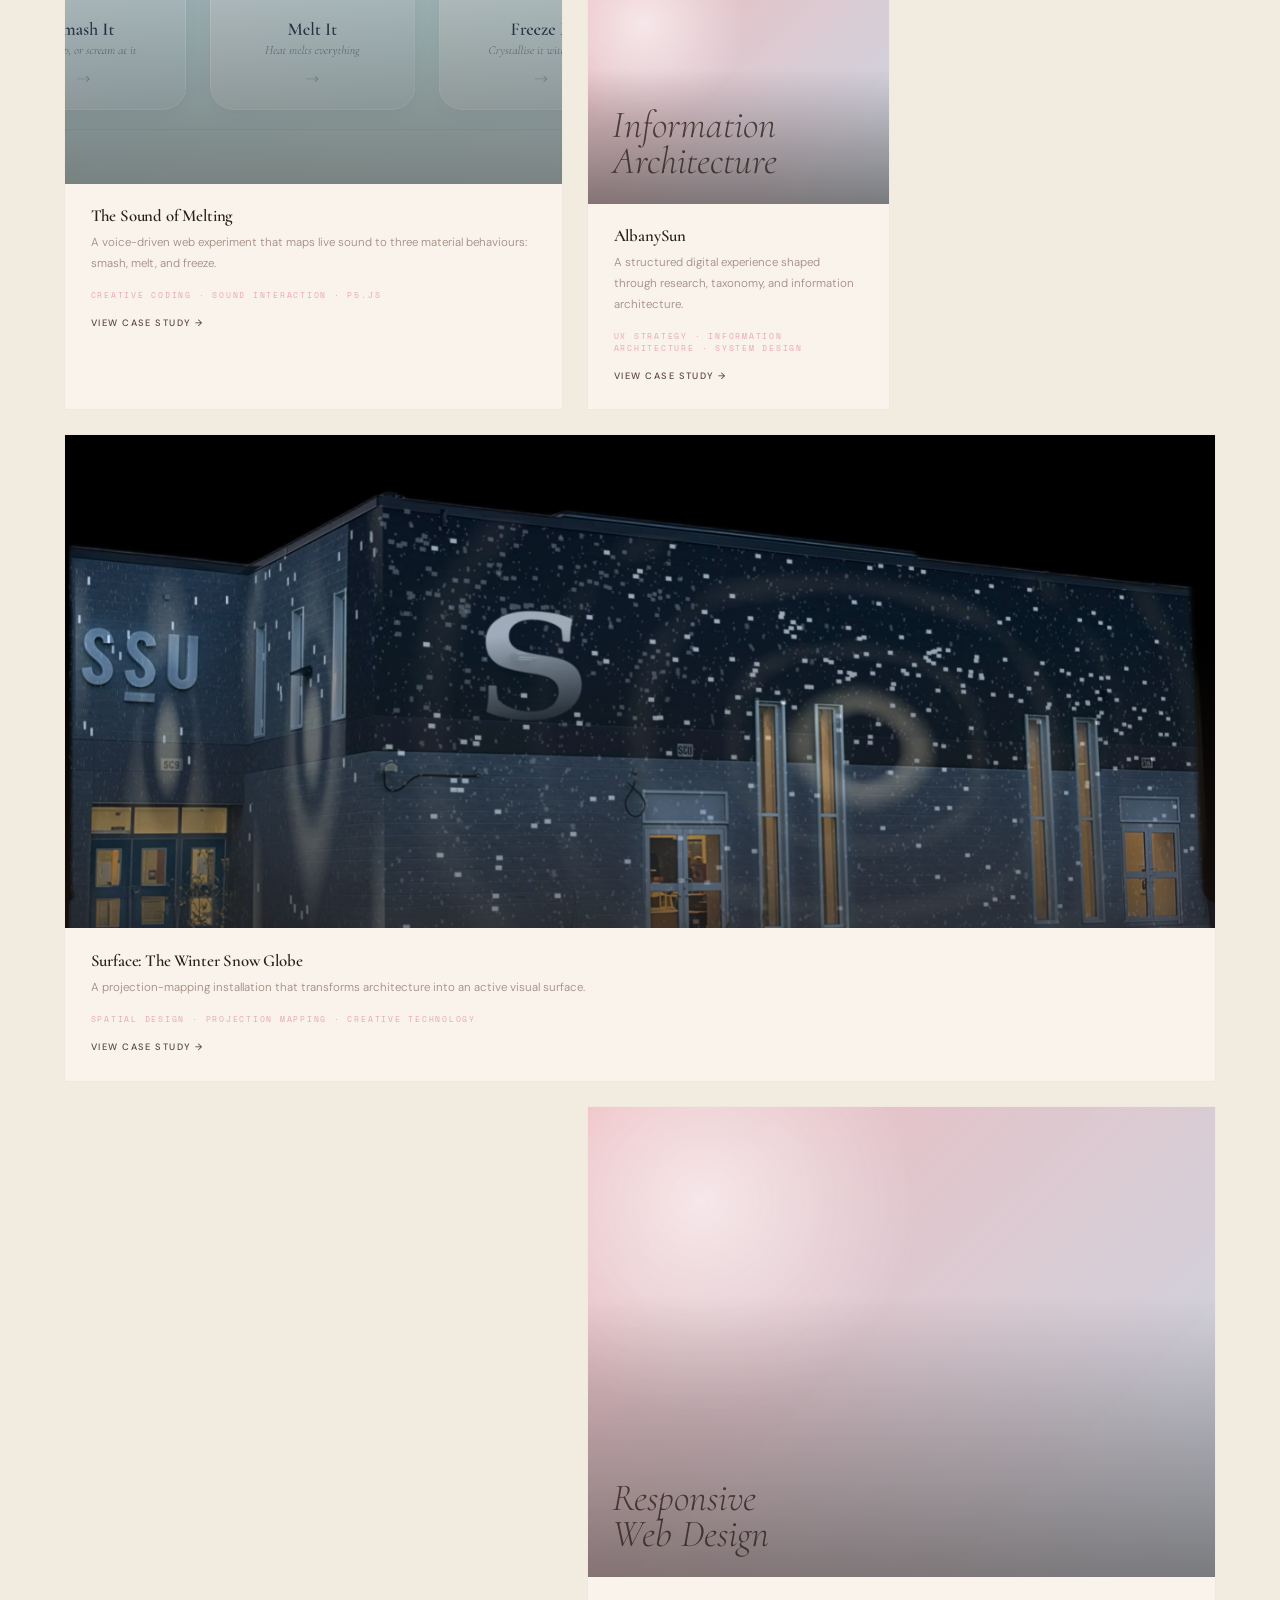
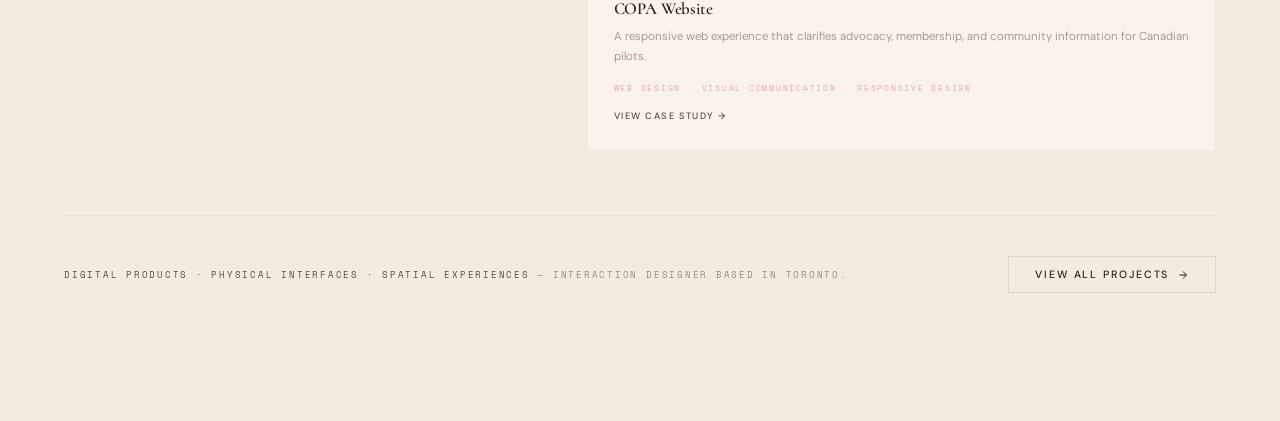
==== commit 2a54fc86: "Polish flagship project introductions" ====
--- a/index.html
+++ b/index.html
@@ -937,7 +937,7 @@
 				</div>
 				<div class="hs-card-body">
 					<h3>The Sound of Melting</h3>
-					<p>A voice-driven web experience that transforms sound into three distinct material behaviours.</p>
+					<p>A voice-driven web experiment that maps live sound to three material behaviours: smash, melt, and freeze.</p>
 					<div class="hs-card-label">Creative Coding · Sound Interaction · p5.js</div>
 					<span class="hs-card-link">View Case Study →</span>
 				</div>
@@ -950,7 +950,7 @@
 				</div>
 				<div class="hs-card-body">
 					<h3>Hypercortisolism</h3>
-					<p>An interactive installation that turns the body into an interface for revealing the physical effects of chronic stress.</p>
+					<p>A body-powered installation that makes the invisible effects of chronic stress tangible through touch, circuitry, and screen feedback.</p>
 					<div class="hs-card-label">Physical Computing · Installation · Body as Interface</div>
 					<span class="hs-card-link">View Case Study →</span>
 				</div>
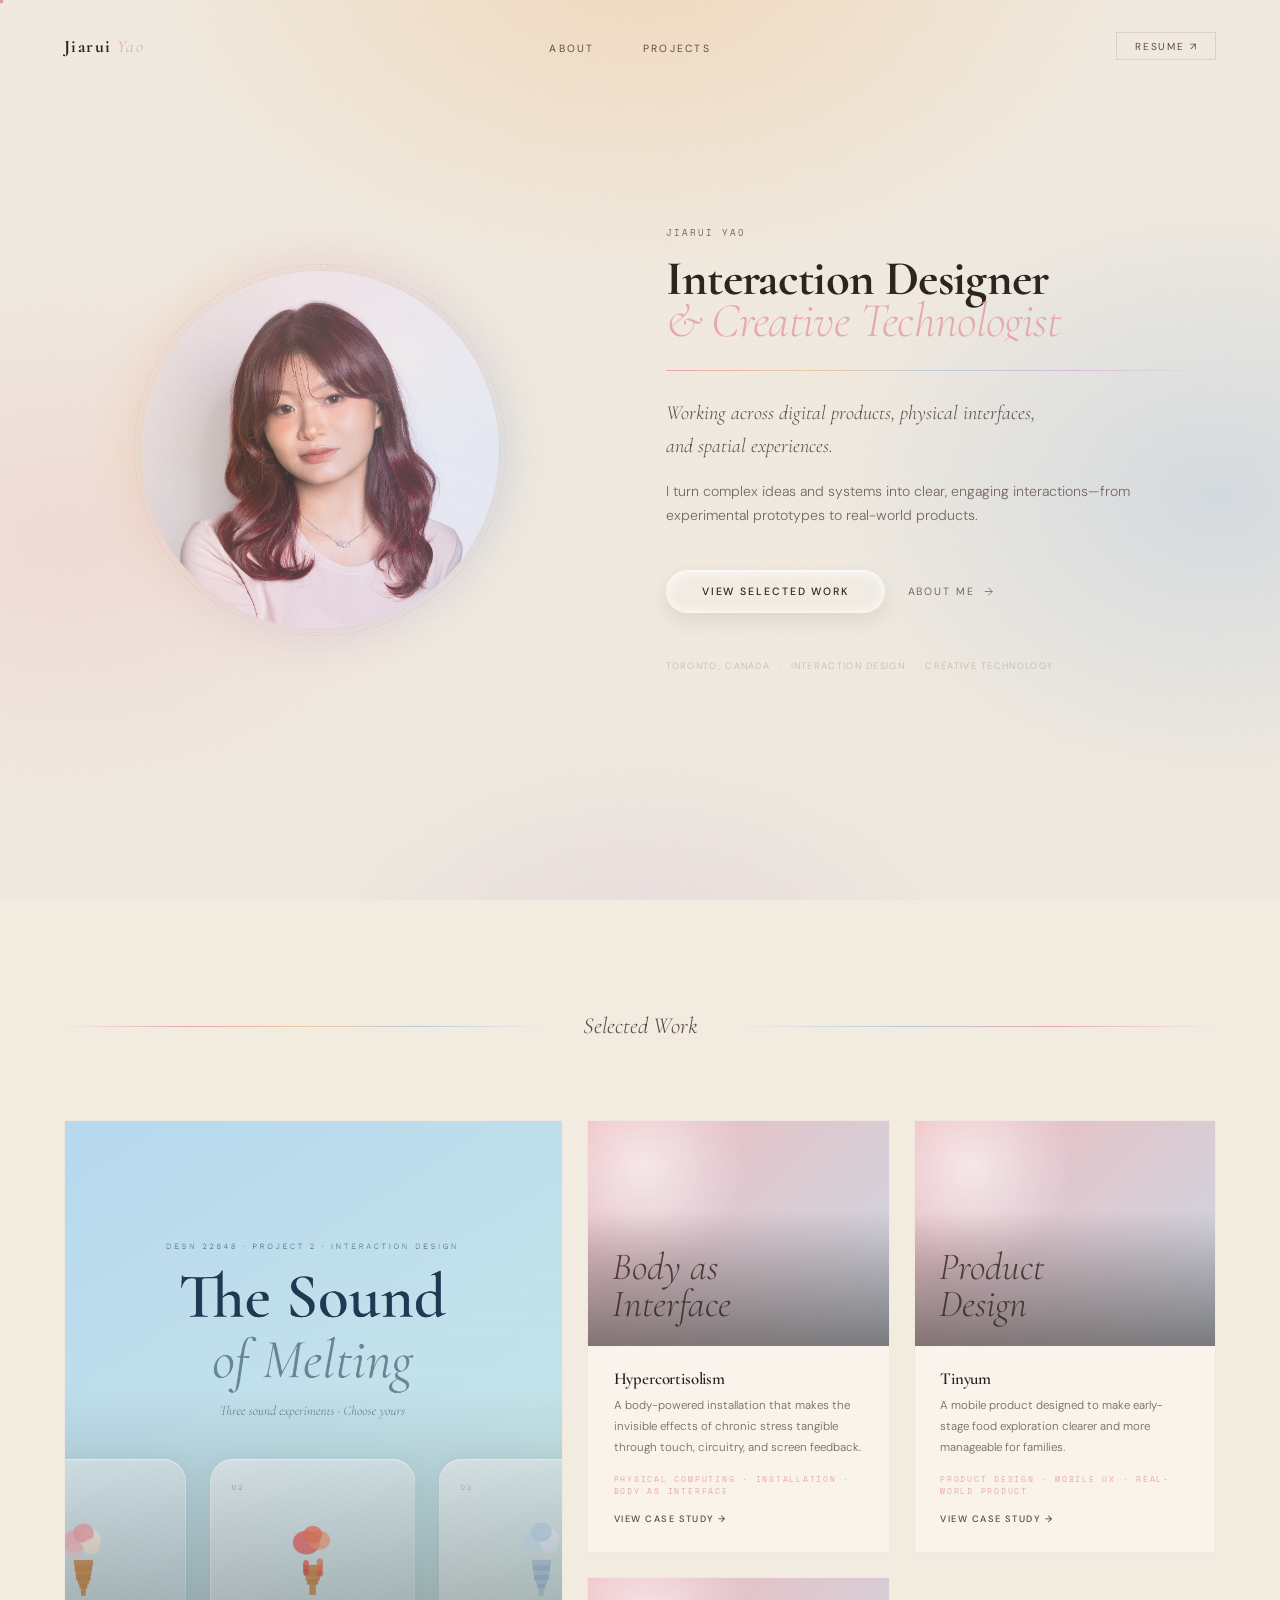
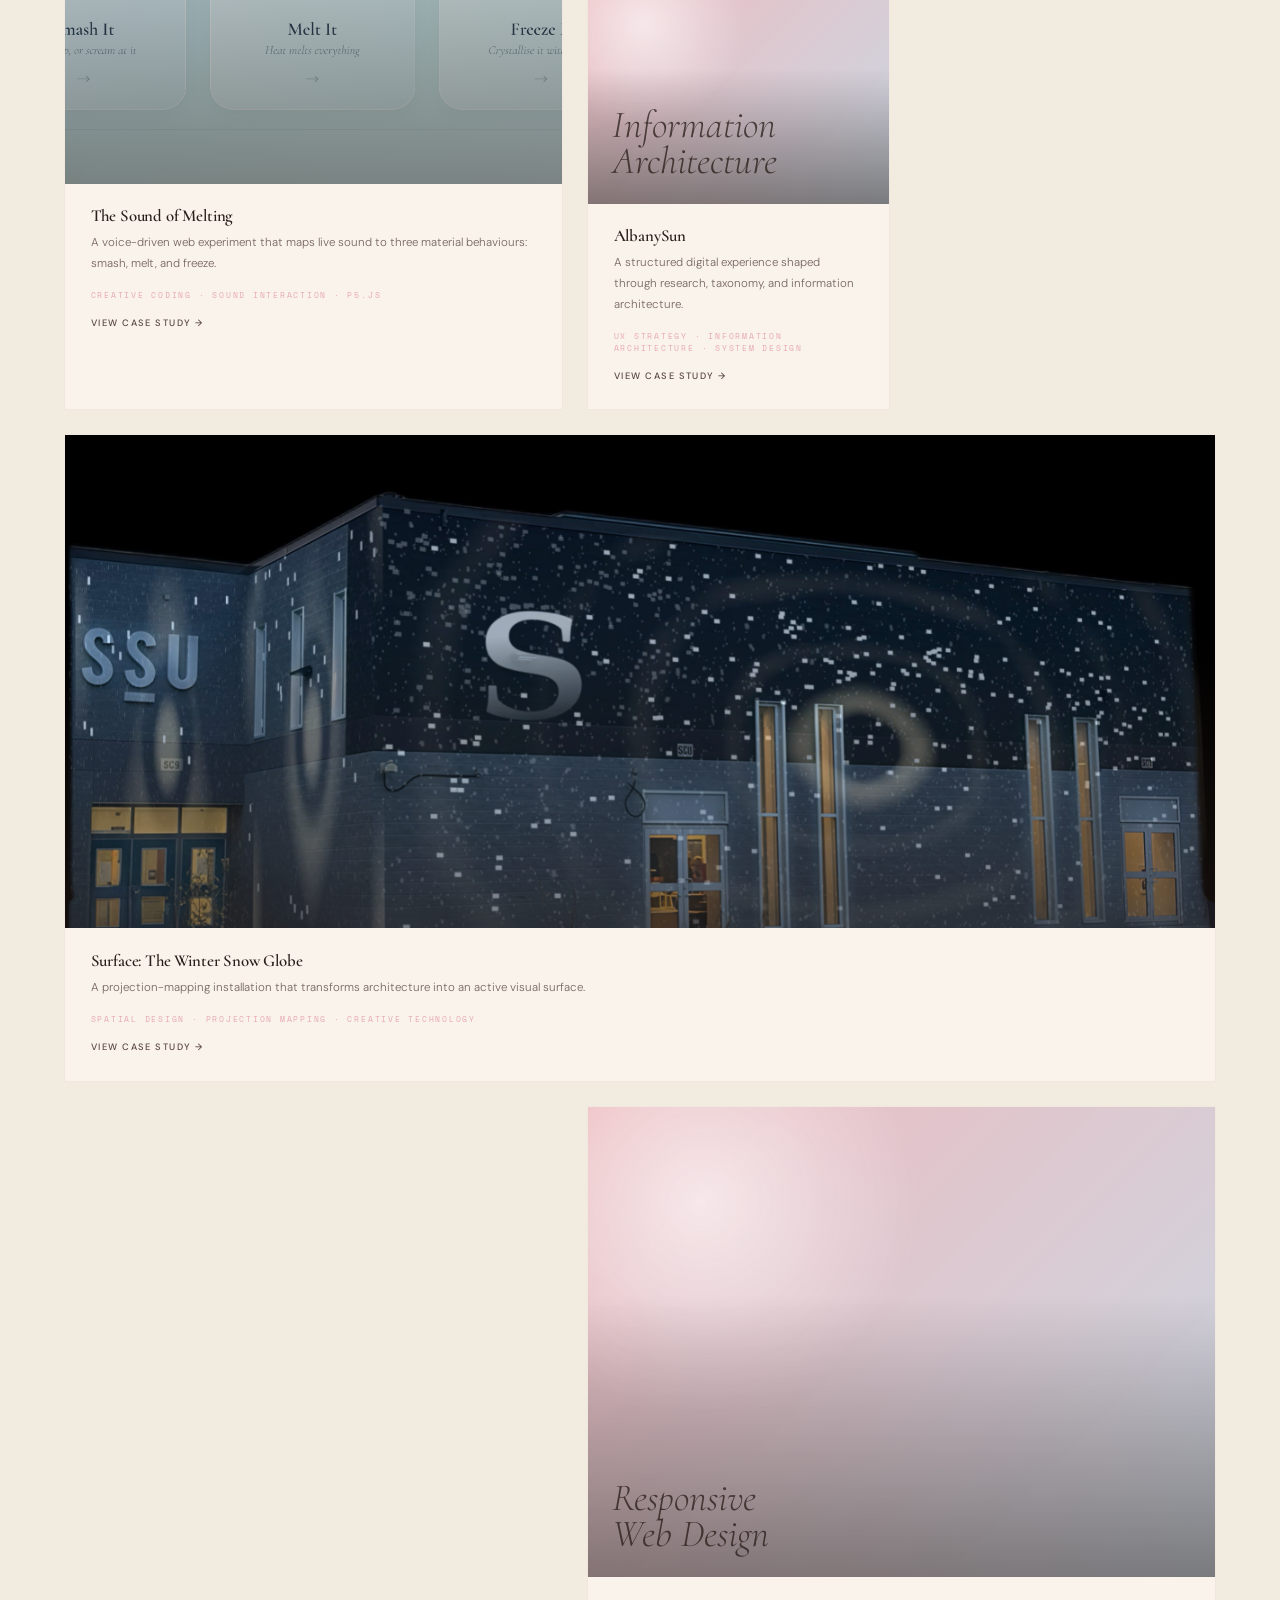
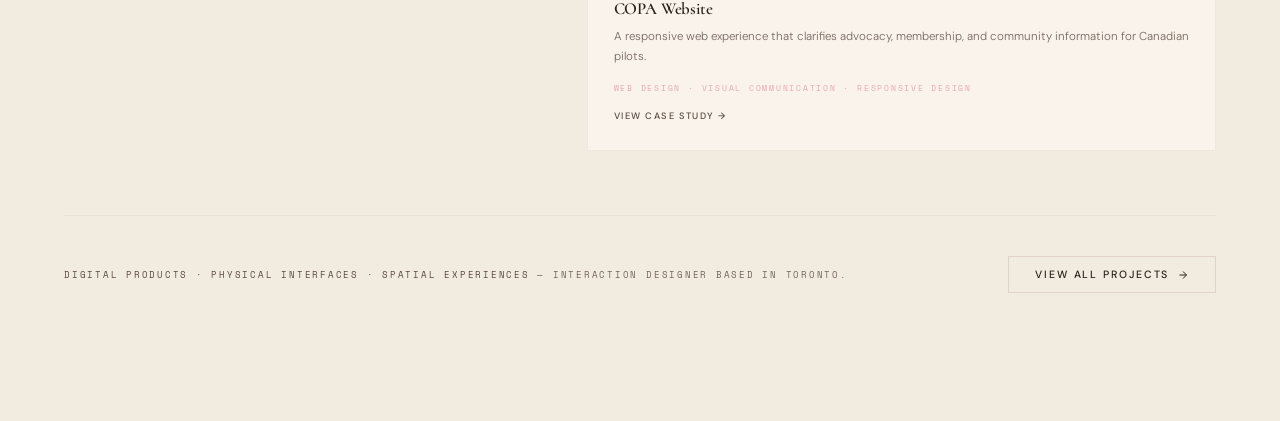
==== commit f5705a1c: "Improve homepage accessibility" ====
--- a/index.html
+++ b/index.html
@@ -19,7 +19,7 @@
 			--lilac: #d8c0d8;
 			--ink: #2a1f1a;
 			--ink2: #5a4840;
-			--muted: #a08880;
+			--muted: #75645d;
 			--scroll: 0;
 			--scroll-p: 0;
 		}
@@ -44,6 +44,12 @@
 			color: var(--ink);
 			overflow-x: hidden;
 			cursor: none;
+		}
+
+		a:focus-visible,
+		button:focus-visible {
+			outline: 2px solid #984653;
+			outline-offset: 4px;
 		}
 
 		/* ── Film grain ── */
@@ -863,6 +869,21 @@
 			}
 		}
 
+		@media (hover: none), (pointer: coarse) {
+			body { cursor: auto; }
+			#cur, .sphere { display: none; }
+		}
+
+		@media (prefers-reduced-motion: reduce) {
+			html { scroll-behavior: auto; }
+			*, *::before, *::after {
+				animation-duration: .01ms !important;
+				animation-iteration-count: 1 !important;
+				transition-duration: .01ms !important;
+			}
+			#cur, .sphere { display: none; }
+		}
+
 	</style>
 </head>
 
@@ -885,7 +906,7 @@
 			<li><a href="about.html">About</a></li>
 			<li><a href="projects.html">Projects</a></li>
 		</ul>
-		<a href="Jiarui_Yao_Resume_2026.pdf" target="_blank" download class="nav-resume">Resume ↗</a>
+		<a href="Jiarui_Yao_Resume_2026.pdf" target="_blank" rel="noopener noreferrer" download class="nav-resume">Resume ↗</a>
 	</nav>
 
 	<!-- ══ HERO ══ -->
@@ -899,10 +920,10 @@
 		</div>
 		<div class="side-text">
 			<p class="hero-kicker">Jiarui Yao</p>
-			<div class="name">
+			<h1 class="name">
 				<span class="n1">Interaction Designer</span>
 				<span class="n2">&amp; Creative Technologist</span>
-			</div>
+			</h1>
 			<div class="rule"></div>
 			<p class="tagline">Working across digital products, physical interfaces,<br>and spatial experiences.</p>
 			<p class="hero-intro">I turn complex ideas and systems into clear, engaging interactions—from experimental prototypes to real-world products.</p>
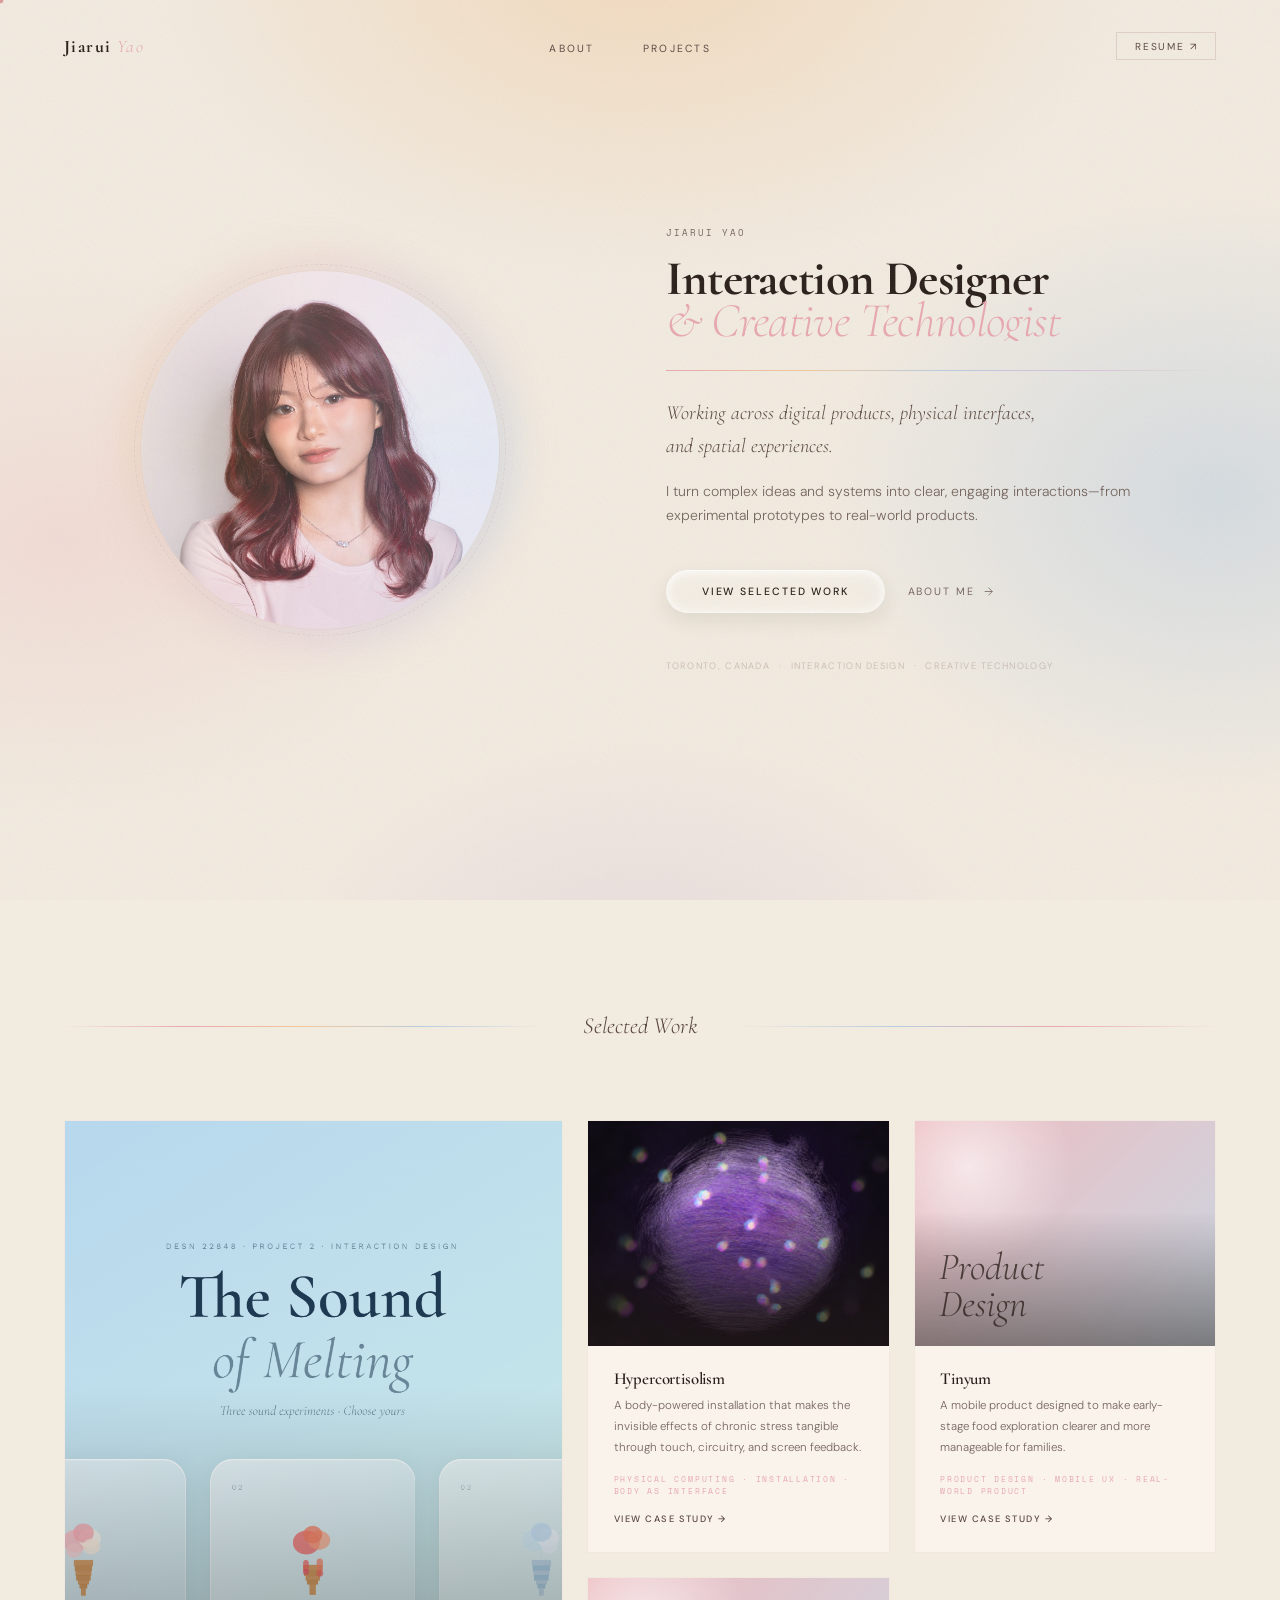
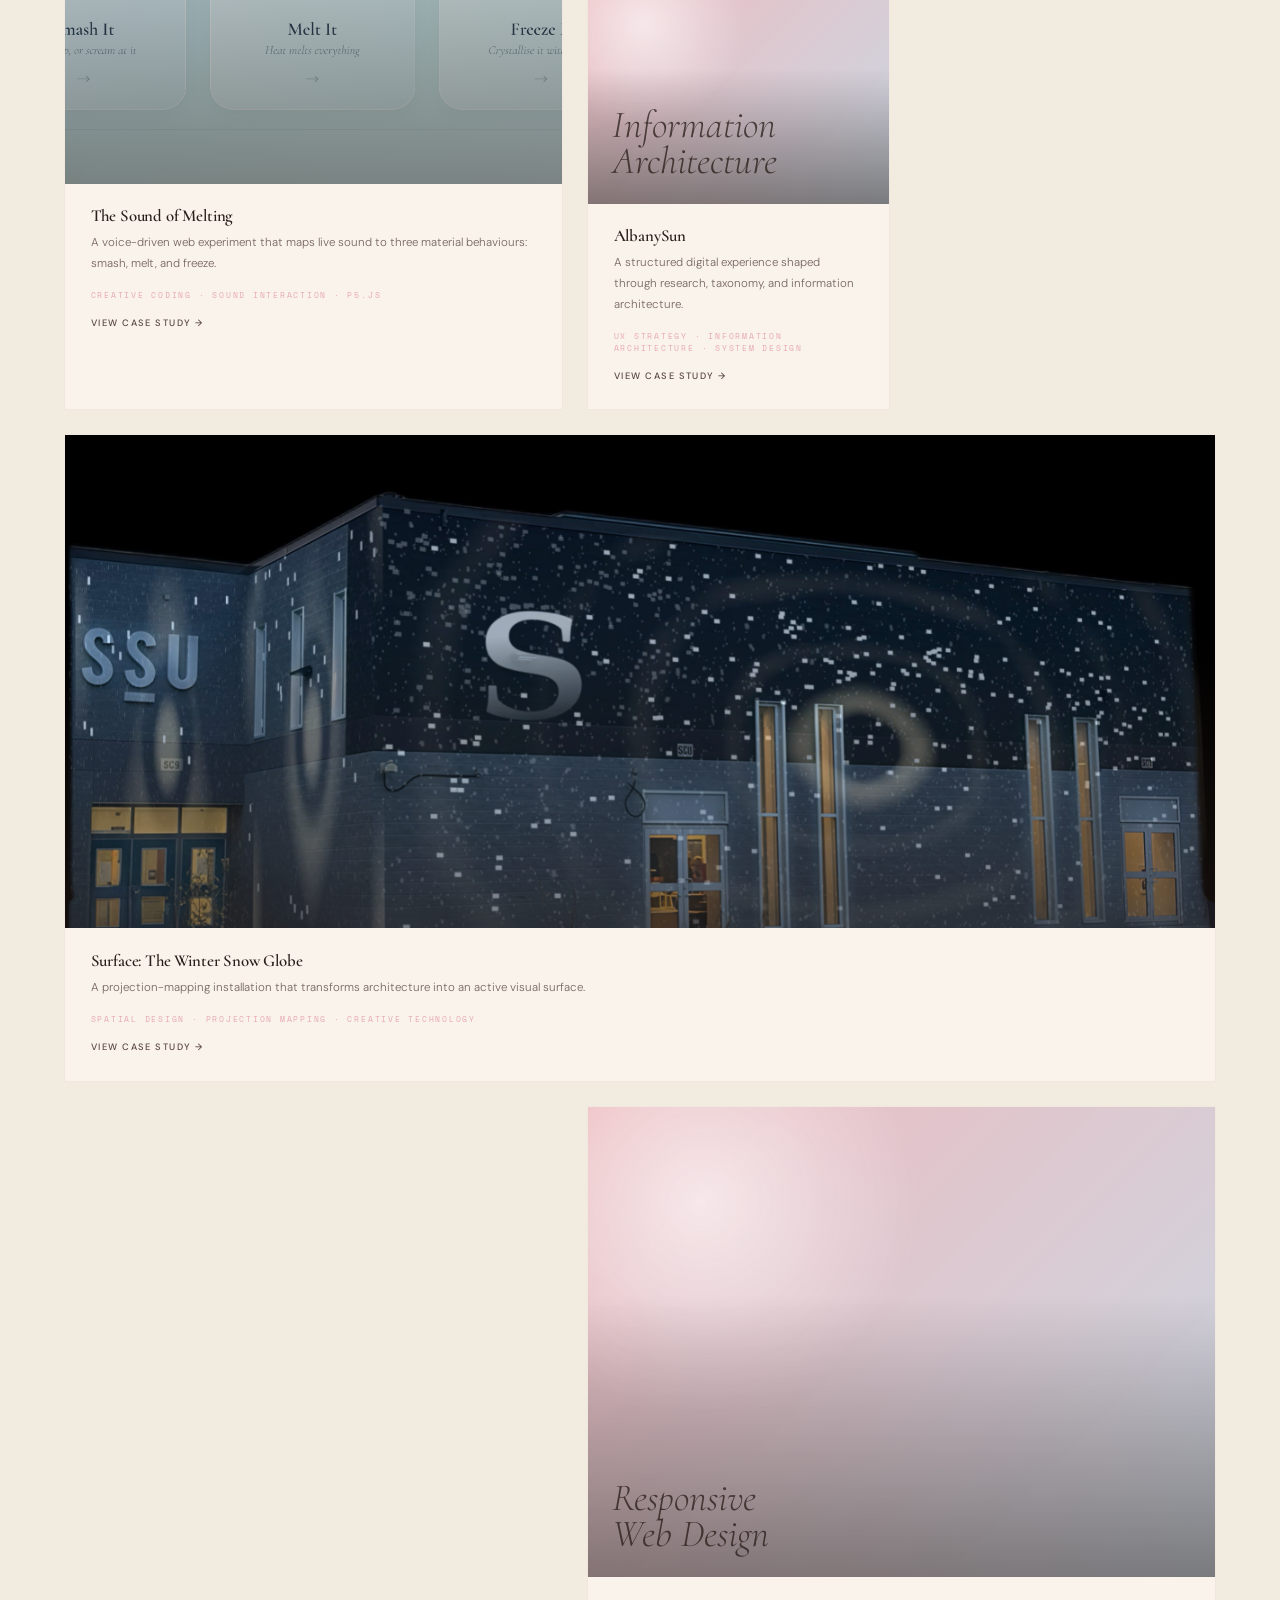
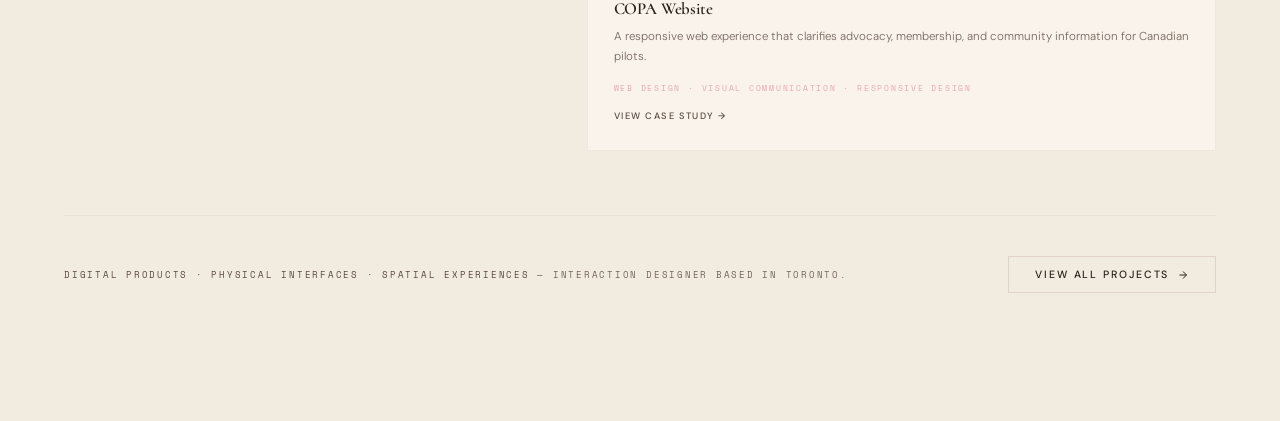
==== commit 418b83cf: "Replace Hypercortisolism homepage card image" ====
--- a/index.html
+++ b/index.html
@@ -966,8 +966,8 @@
 
 			<!-- 02 · Physical installation -->
 			<a href="case-study-hypercortisolism.html" class="hs-card">
-				<div class="hs-card-img hs-card-placeholder">
-					<span>Body as<br>Interface</span>
+				<div class="hs-card-img hs-card-img--hypercortisolism">
+					<img src="imag/project/hypercortisolism-cover.jpg" alt="Violet interactive visualization from Hypercortisolism">
 				</div>
 				<div class="hs-card-body">
 					<h3>Hypercortisolism</h3>
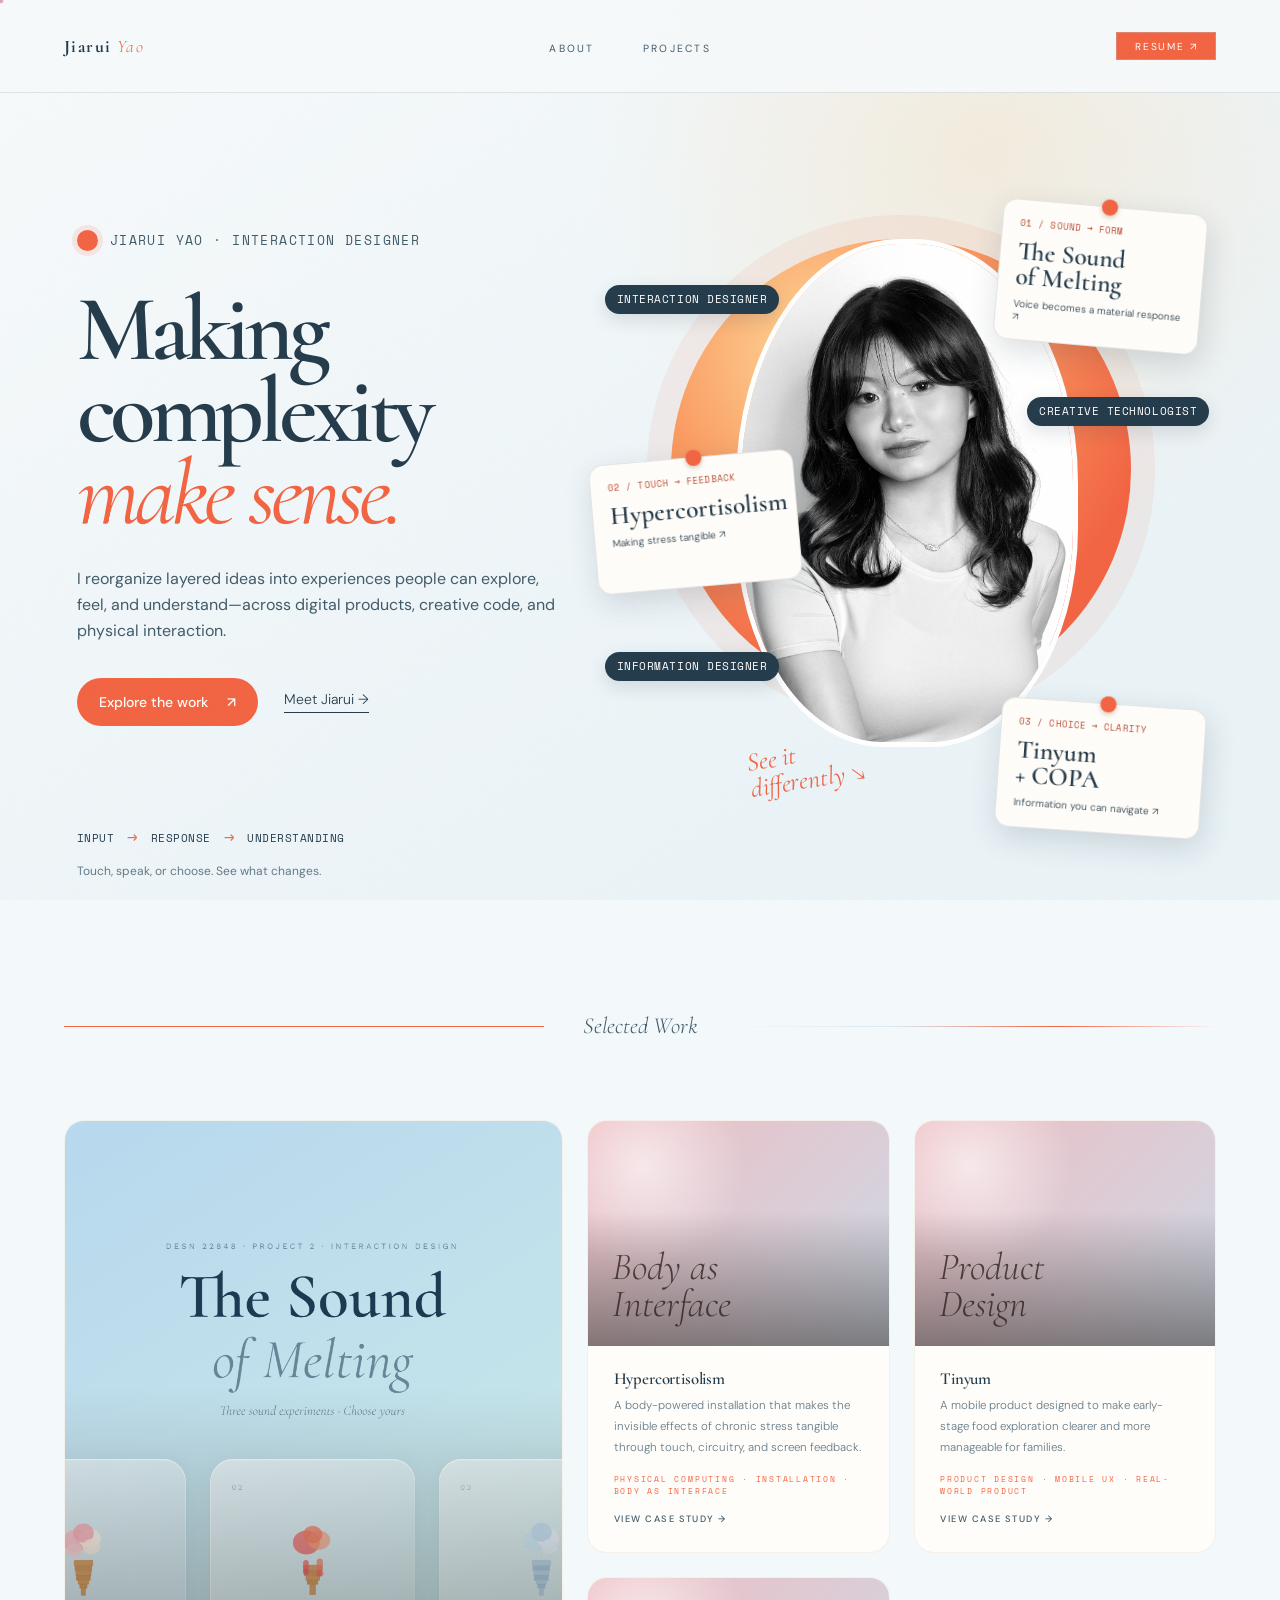
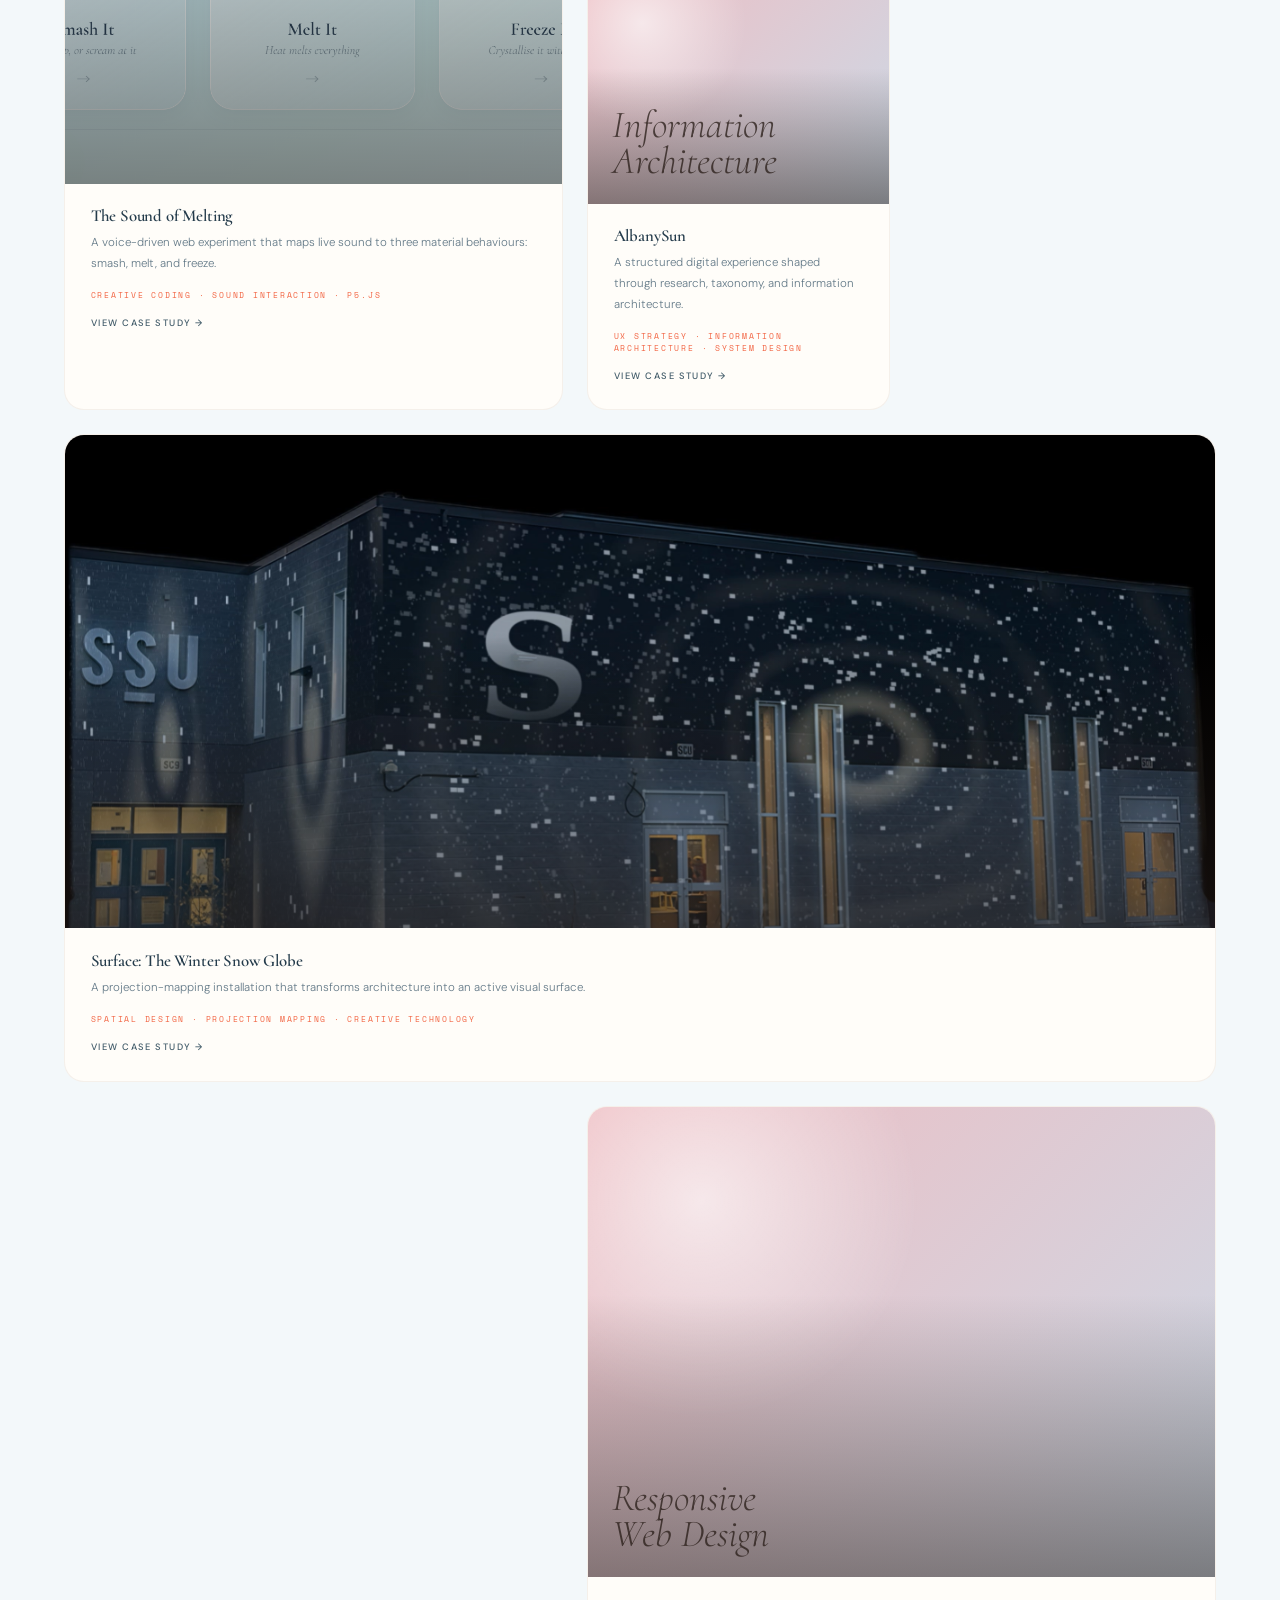
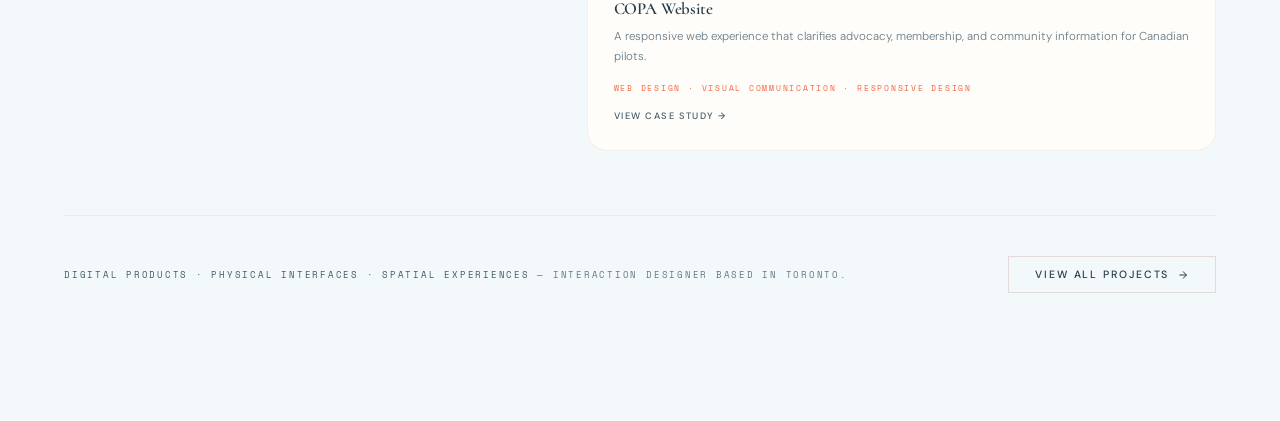
==== commit eb2dcf8a: "Create sunset coral portfolio homepage concept on isolated v2 branch" ====
--- a/index.html
+++ b/index.html
@@ -884,6 +884,55 @@
 			#cur, .sphere { display: none; }
 		}
 
+	
+		/* SUNNY V2 · sunset coral, blue white, slate navy */
+		:root{--cream:#f3f8fa;--blush:#f26442;--peach:#ffc77e;--wing:#d8e8f1;--lilac:#e7eef2;--ink:#243b4b;--ink2:#415b69;--muted:#637987;--sunset:#f26442;--paper:#fffdf9}
+		body{cursor:auto;background:var(--cream);color:var(--ink)}
+		body::after{opacity:.025;animation:none}
+		.bg{background:radial-gradient(circle at 77% 17%,rgba(255,199,126,.22),transparent 32%),linear-gradient(145deg,#f7fafb,#eaf3f7 78%)}
+		.sphere,#scroll-indicator{display:none!important}
+		nav{background:rgba(247,250,251,.9);backdrop-filter:blur(18px);border-bottom:1px solid rgba(36,59,75,.12)}
+		.nav-resume,.btn-fill{background:var(--sunset)!important;color:#fff!important}
+		.v2-hero{min-height:100svh;padding:clamp(110px,12vw,160px) clamp(22px,6vw,100px) 48px;display:grid;grid-template-columns:minmax(320px,.9fr) minmax(420px,1.1fr);gap:3vw;align-items:center;position:relative;isolation:isolate;max-width:1620px;margin:auto}
+		.v2-head{position:relative;z-index:4;align-self:center;padding-bottom:50px}
+		.v2-eyebrow{display:flex;align-items:center;gap:12px;font-family:'Space Mono',monospace;font-size:clamp(10px,1vw,13px);letter-spacing:.11em;font-weight:400;color:var(--ink2);margin-bottom:38px}
+		.v2-sun-mini{width:21px;height:21px;display:inline-block;border-radius:50%;background:var(--sunset);box-shadow:0 0 0 5px rgba(242,100,66,.12)}
+		.v2-head h1{font-family:'Cormorant',Georgia,serif;font-size:clamp(62px,7.3vw,122px);line-height:.88;letter-spacing:-.055em;font-weight:600;max-width:800px;margin:0 0 30px;color:var(--ink)}
+		.v2-head h1 em{font-weight:400;color:var(--sunset);display:inline-block;position:relative;animation:v2-assemble 1s both cubic-bezier(.2,.8,.2,1)}
+		@keyframes v2-assemble{from{letter-spacing:.055em;opacity:.25;transform:translateX(18px)}to{letter-spacing:-.055em;opacity:1;transform:translateX(0)}}
+		.v2-intro{max-width:490px;font-size:clamp(15px,1.25vw,19px);line-height:1.65;color:var(--ink2);font-weight:400}
+		.v2-cta{display:flex;align-items:center;gap:26px;margin-top:33px;flex-wrap:wrap}
+		.v2-button{border-radius:50px;padding:15px 22px;background:var(--sunset);color:white;text-decoration:none;font-size:14px;font-weight:500;transition:transform .2s,background .2s}
+		.v2-button:hover{transform:translateY(-3px);background:#d85034}
+		.v2-button span{padding-left:15px}
+		.v2-subtle{text-decoration:none;color:var(--ink);font-size:14px;border-bottom:1px solid var(--ink);padding-bottom:4px}
+		.v2-collage{position:relative;height:min(660px,68vw);min-height:550px;max-width:700px;width:100%;justify-self:center}
+		.v2-orbit{position:absolute;width:77%;aspect-ratio:1;border-radius:50%;left:11%;top:10%;background:radial-gradient(circle at 33% 25%,#ffdc9b 0%,#fa9a61 36%,#f26442 72%);box-shadow:0 0 0 24px rgba(242,100,66,.08);z-index:0}
+		.v2-portrait{position:absolute;left:22%;top:10%;width:57%;height:77%;border-radius:48% 48% 43% 43%;overflow:hidden;z-index:1;filter:grayscale(1) contrast(1.1);border:5px solid var(--paper)}
+		.v2-portrait img{width:100%;height:100%;object-fit:cover;object-position:center top}
+		.v2-tag{position:absolute;z-index:3;background:var(--ink);color:white;border-radius:50px;padding:8px 12px;letter-spacing:.05em;font:400 clamp(9px,.83vw,12px)/1.2 'Space Mono',monospace;white-space:nowrap;box-shadow:0 6px 18px rgba(36,59,75,.14)}
+		.v2-tag-a{left:0;top:17%}.v2-tag-b{right:-1%;top:34%}.v2-tag-c{left:0;bottom:23%}
+		.v2-note{position:absolute;z-index:4;display:flex;flex-direction:column;gap:9px;width:clamp(150px,16vw,214px);min-height:130px;padding:17px 17px 16px;text-decoration:none;color:var(--ink);background:var(--paper);border:1px solid rgba(36,59,75,.12);border-radius:14px;box-shadow:3px 10px 30px rgba(36,59,75,.16);transition:transform .25s,box-shadow .25s}
+		.v2-note:hover{transform:translateY(-7px) rotate(0deg)!important;box-shadow:5px 19px 35px rgba(36,59,75,.2)}
+		.v2-note small{font:400 9px/1.3 'Space Mono',monospace;letter-spacing:.01em;color:#b94c33}
+		.v2-note strong{font:600 clamp(23px,2vw,32px)/.98 'Cormorant',Georgia,serif}
+		.v2-note span:last-child{font-size:10px;line-height:1.3}
+		.v2-pin{position:absolute;top:-8px;left:48%;width:16px;height:16px;border-radius:50%;background:var(--sunset);box-shadow:0 2px 5px #92543a55}
+		.v2-note-a{right:0;top:5%;transform:rotate(5deg)}
+		.v2-note-b{left:-2%;top:43%;transform:rotate(-5deg)}
+		.v2-note-c{right:0;bottom:0;transform:rotate(4deg)}
+		.v2-scribble{position:absolute;bottom:6%;left:24%;font:italic 26px/1 'Cormorant',Georgia,serif;color:var(--sunset);transform:rotate(-9deg)}
+		.v2-method{position:absolute;bottom:20px;left:6vw;display:flex;gap:13px;align-items:center;font:400 11px/1.4 'Space Mono',monospace;letter-spacing:.045em;color:var(--ink);flex-wrap:wrap}
+		.v2-method span:nth-child(even){color:var(--sunset);font-size:17px}
+		.v2-method p{width:100%;font:400 12px/1.4 'DM Sans',sans-serif;color:var(--muted);letter-spacing:0;margin:0}
+		.home-scroll{background:#f3f8fa}
+		.hs-card{background:#fffdf9;border-radius:20px;overflow:hidden}
+		.hs-card:hover{border-color:var(--sunset)}
+		.hs-bridge-line{background:var(--sunset)}
+		@media(max-width:900px){.v2-hero{grid-template-columns:1fr;padding:105px 6vw 55px;gap:5px}.v2-head{padding-bottom:10px}.v2-head h1{font-size:clamp(58px,10vw,96px)}.v2-collage{height:640px;min-height:0;max-width:660px}.v2-method{position:static;grid-column:1;margin-top:15px}.v2-tag-b{right:0}}
+		@media(max-width:600px){.v2-hero{padding:98px 18px 40px}.v2-head h1{font-size:clamp(52px,12vw,72px)}.v2-eyebrow{margin-bottom:25px}.v2-collage{height:480px}.v2-orbit{width:78%;left:11%;top:12%}.v2-portrait{width:60%;left:20%;height:64%;top:13%}.v2-note{width:132px;min-height:105px;padding:12px;gap:5px}.v2-note small{font-size:8px}.v2-note strong{font-size:22px}.v2-note span:last-child{font-size:9px}.v2-note-a{right:0;top:0}.v2-note-b{left:0;top:46%}.v2-note-c{right:0;bottom:0}.v2-tag{font-size:8px;padding:6px}.v2-tag-a{top:14%}.v2-tag-b{top:42%}.v2-tag-c{bottom:18%}.v2-scribble{display:none}}
+		@media(prefers-reduced-motion:reduce){.v2-head h1 em{animation:none}.v2-note{transition:none}}
+
 	</style>
 </head>
 
@@ -909,36 +958,27 @@
 		<a href="Jiarui_Yao_Resume_2026.pdf" target="_blank" rel="noopener noreferrer" download class="nav-resume">Resume ↗</a>
 	</nav>
 
-	<!-- ══ HERO ══ -->
-	<div class="home">
-		<div class="side-photo">
-			<div class="photo-wrap">
-				<div class="photo-circle">
-					<img src="imag/zizhao/banshen.png" alt="Jiarui Yao">
-				</div>
-			</div>
+	<!-- ══ HERO · SUNNY V2 ══ -->
+	<main class="v2-hero" aria-labelledby="v2-title">
+		<div class="v2-head">
+			<p class="v2-eyebrow"><span class="v2-sun-mini" aria-hidden="true"></span> JIARUI YAO · INTERACTION DESIGNER</p>
+			<h1 id="v2-title">Making complexity<br><em>make sense.</em></h1>
+			<p class="v2-intro">I reorganize layered ideas into experiences people can explore, feel, and understand—across digital products, creative code, and physical interaction.</p>
+			<div class="v2-cta"><a class="v2-button" href="#selected-work">Explore the work <span aria-hidden="true">↗</span></a><a class="v2-subtle" href="about.html">Meet Jiarui <span aria-hidden="true">→</span></a></div>
 		</div>
-		<div class="side-text">
-			<p class="hero-kicker">Jiarui Yao</p>
-			<h1 class="name">
-				<span class="n1">Interaction Designer</span>
-				<span class="n2">&amp; Creative Technologist</span>
-			</h1>
-			<div class="rule"></div>
-			<p class="tagline">Working across digital products, physical interfaces,<br>and spatial experiences.</p>
-			<p class="hero-intro">I turn complex ideas and systems into clear, engaging interactions—from experimental prototypes to real-world products.</p>
-			<div class="cta">
-				<a href="#selected-work" class="btn-fill">View Selected Work</a>
-				<a href="about.html" class="btn-text">About Me
-					<svg width="13" height="13" viewBox="0 0 24 24" fill="none" stroke="currentColor" stroke-width="1.5">
-						<line x1="5" y1="12" x2="19" y2="12" />
-						<polyline points="12 5 19 12 12 19" />
-					</svg>
-				</a>
-			</div>
-			<p class="locale">Toronto, Canada &nbsp;·&nbsp; Interaction Design &nbsp;·&nbsp; Creative Technology</p>
+		<div class="v2-collage" aria-label="Portrait of Jiarui Yao surrounded by selected projects">
+			<div class="v2-orbit" aria-hidden="true"></div>
+			<div class="v2-portrait"><img src="imag/zizhao/banshen.png" alt="Portrait of Jiarui Yao"></div>
+			<div class="v2-tag v2-tag-a">INTERACTION DESIGNER</div>
+			<div class="v2-tag v2-tag-b">CREATIVE TECHNOLOGIST</div>
+			<div class="v2-tag v2-tag-c">INFORMATION DESIGNER</div>
+			<a class="v2-note v2-note-a" href="case-study-sound-of-melting.html"><span class="v2-pin" aria-hidden="true"></span><small>01 / SOUND → FORM</small><strong>The Sound<br>of Melting</strong><span>Voice becomes a material response ↗</span></a>
+			<a class="v2-note v2-note-b" href="case-study-hypercortisolism.html"><span class="v2-pin" aria-hidden="true"></span><small>02 / TOUCH → FEEDBACK</small><strong>Hypercortisolism</strong><span>Making stress tangible ↗</span></a>
+			<a class="v2-note v2-note-c" href="projects.html"><span class="v2-pin" aria-hidden="true"></span><small>03 / CHOICE → CLARITY</small><strong>Tinyum<br>+ COPA</strong><span>Information you can navigate ↗</span></a>
+			<div class="v2-scribble" aria-hidden="true">See it<br>differently ↘</div>
 		</div>
-	</div>
+		<div class="v2-method" aria-label="Design approach"><span>INPUT</span><span aria-hidden="true">→</span><span>RESPONSE</span><span aria-hidden="true">→</span><span>UNDERSTANDING</span><p>Touch, speak, or choose. See what changes.</p></div>
+	</main>
 
 	<!-- ══ NARRATIVE EXIT — scroll section ══ -->
 	<section class="home-scroll" id="selected-work">
@@ -966,8 +1006,8 @@
 
 			<!-- 02 · Physical installation -->
 			<a href="case-study-hypercortisolism.html" class="hs-card">
-				<div class="hs-card-img hs-card-img--hypercortisolism">
-					<img src="imag/project/hypercortisolism-cover.jpg" alt="Violet interactive visualization from Hypercortisolism">
+				<div class="hs-card-img hs-card-placeholder">
+					<span>Body as<br>Interface</span>
 				</div>
 				<div class="hs-card-body">
 					<h3>Hypercortisolism</h3>
